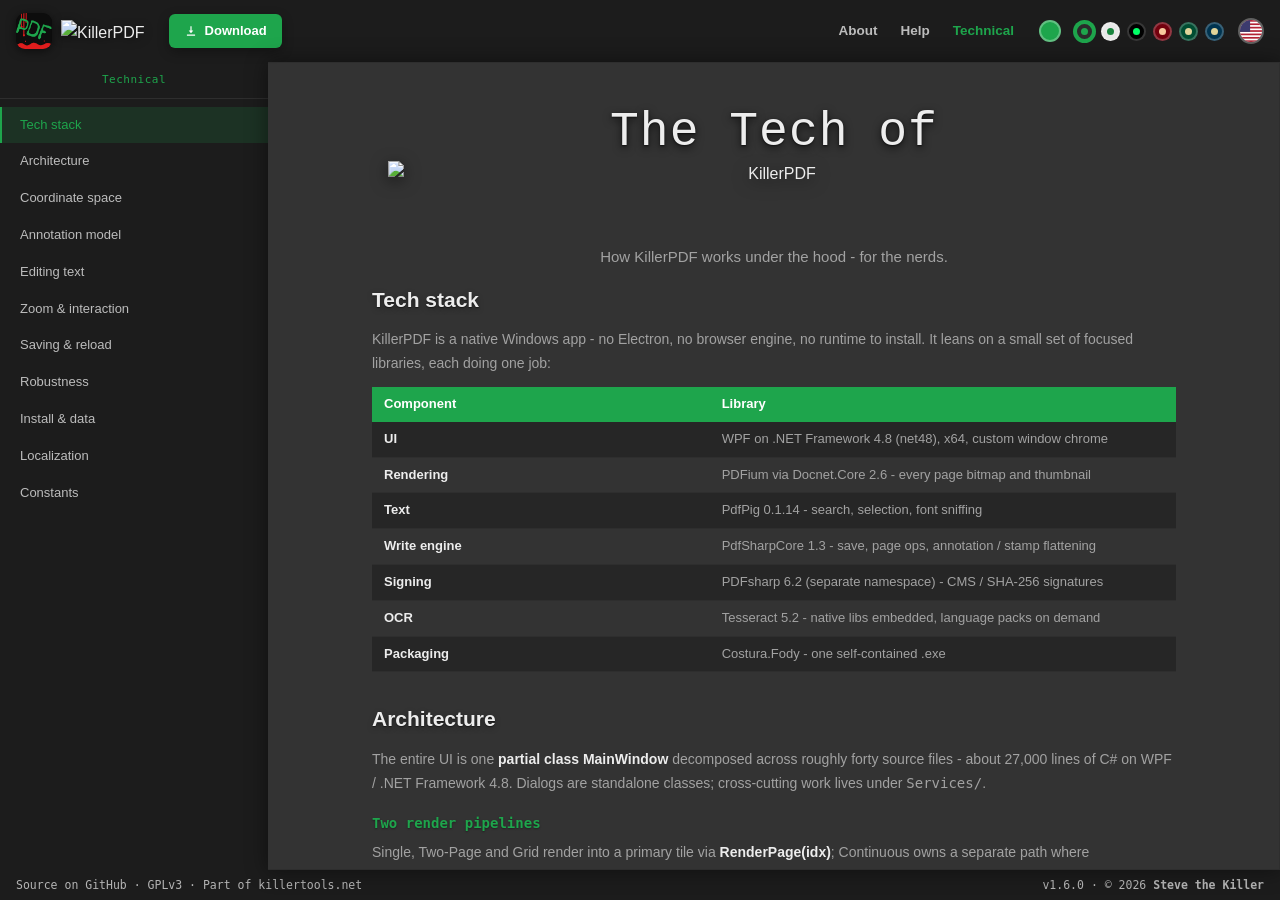
==== pdf-landing/technical.html @ 940c2a0d "Updated technical page with updated install folder details" ====
<!DOCTYPE html>
<html lang="en" data-theme="dark">
<head>
<meta charset="utf-8">
<script>/* Apply saved theme + accent before first paint to avoid a reload flash */(function(){try{var d=document.documentElement,t=localStorage.getItem('kpdf-theme');if(t){d.setAttribute('data-theme',t);if({dark:1,light:1,hc:1}[t]){var v=localStorage.getItem('kpdf-av');if(v){var s=v.split('|');d.style.setProperty('--accent',s[0]);d.style.setProperty('--btn',s[1]);}}}}catch(e){}})();</script>
<meta name="viewport" content="width=device-width, initial-scale=1">
<meta name="darkreader-lock">
<title>KillerPDF - Technical</title>
<meta name="description" content="A deep technical explanation of how KillerPDF renders, zooms, and stays robust.">
<link rel="icon" type="image/x-icon" href="kp-icon.ico">
<script defer src="https://koya.thekiller.net/script.js" data-website-id="4036b11d-f6c0-4254-b448-933d3e38b0cb"></script>
<link rel="stylesheet" href="kp.css">
<style>
.page-hero { text-align: center; padding: 44px 16px 8px; }
.page-hero .wm-logo { height: clamp(46px, 8vw, 76px); width: auto; margin: 0 auto 8px; display: block; filter: drop-shadow(0 4px 8px rgba(0,0,0,0.55)); }
.page-hero p { color: var(--muted); font-size: 15px; margin-top: 4px; }
.content-inner { max-width: 860px; margin: 0 auto; padding: 0 28px 56px; }
.tech-sec { scroll-margin-top: 84px; }
.diagram { margin: 20px 0 6px; padding: 14px 16px; border: 1px solid var(--border); border-radius: 10px; background: var(--modal); }
.diagram svg { width: 100%; height: auto; display: block; }
.diagram figcaption { font-size: 12.5px; line-height: 1.55; color: var(--muted); margin-top: 10px; }
@media (min-width: 901px){ .shell { grid-template-columns: 268px 1fr; } .frame-shadow { left: 268px; right: 0; } }
.sb-tabs .on { border-bottom: 0; }
.outline { padding: 8px 0; overflow-y: auto; flex: 1; }
.outline a { display: block; padding: 8px 16px 8px 18px; font-size: 13px; color: var(--text2); border-left: 2px solid transparent; }
.outline a:hover { color: var(--text); background: color-mix(in srgb, var(--accent) 8%, transparent); filter: none; }
.outline a.on { color: var(--accent); border-left-color: var(--accent); background: color-mix(in srgb, var(--accent) 16%, var(--sidebar)); }
@media (max-width: 900px) { .outline { display:flex; flex-direction:row; flex-wrap:wrap; padding:8px; gap:4px; } .outline a { border-left:0; border-radius:5px; padding:6px 10px; } .outline a.on { border-left:0; } }
</style>
</head>
<body>

<svg width="0" height="0" style="position:absolute" aria-hidden="true"><defs>
<g id="wmg" transform="translate(40,944) scale(1,-1)"><g class="wm-killer" transform="translate(-26,0)"><path d="M37 517V48Q37 43 41.0 32.0Q45 21 47 19Q48 17 59.5 13.5Q71 10 76 9Q77 9 83.0 8.5Q89 8 92 8Q94 8 99.5 8.5Q105 9 105 9Q107 10 118.5 17.5Q130 25 135 29Q139 32 146.0 39.0Q153 46 154 48Q155 51 157.0 57.5Q159 64 160.5 72.0Q162 80 163.0 87.0Q164 94 164 97Q164 98 162.5 102.5Q161 107 159.0 111.5Q157 116 155.5 120.5Q154 125 154 126Q154 127 154 132Q154 138 153.5 145.0Q153 152 153 159Q153 166 153 170Q153 177 153.5 190.5Q154 204 154 205Q155 207 158.5 212.5Q162 218 166.5 224.0Q171 230 175.5 236.0Q180 242 183 244Q184 244 187.5 244.5Q191 245 193 245Q195 245 198.5 244.5Q202 244 203 244L262 185Q263 183 266.5 175.0Q270 167 271 165Q273 161 277.5 153.5Q282 146 287.0 138.5Q292 131 296.0 124.5Q300 118 301 117Q302 115 306.0 111.5Q310 108 311 107Q313 104 320.0 92.5Q327 81 335.0 67.5Q343 54 350.0 43.0Q357 32 359 29Q362 26 373.0 18.5Q384 11 389 9Q390 9 396.0 8.5Q402 8 404 8Q407 8 412.5 8.5Q418 9 418 9Q420 10 426.0 15.5Q432 21 438.0 27.0Q444 33 449.5 39.0Q455 45 457 48Q457 48 457.5 51.5Q458 55 458 57Q458 59 457.5 63.0Q457 67 457 68Q456 72 452.5 83.0Q449 94 447 97Q447 98 444.0 102.5Q441 107 438.0 111.5Q435 116 432.0 120.5Q429 125 428 126Q427 128 423.5 136.0Q420 144 418.0 146.0Q416 148 409.0 155.0Q402 162 393.5 170.0Q385 178 377.5 185.5Q370 193 369 195Q368 196 365.0 203.5Q362 211 359.0 219.0Q356 227 353.5 234.5Q351 242 350 244Q349 245 345.5 250.0Q342 255 337.0 261.5Q332 268 327.5 274.0Q323 280 320 283Q319 285 310.5 292.5Q302 300 301 302Q299 305 295.0 313.0Q291 321 286.5 330.0Q282 339 277.5 348.0Q273 357 271 361V366V371Q273 376 276.5 387.0Q280 398 281 400Q283 404 288.5 414.5Q294 425 300.5 436.0Q307 447 312.5 456.5Q318 466 320.0 469.0Q322 472 331.0 483.5Q340 495 349.5 508.0Q359 521 368.0 532.5Q377 544 379.0 547.0Q381 550 385.5 557.0Q390 564 394.5 571.5Q399 579 403.0 586.0Q407 593 408 596Q410 598 413.5 609.0Q417 620 418 625V630V635Q417 637 413.5 640.5Q410 644 408 645H384H359Q358 644 354.5 640.5Q351 637 350.0 635.0Q349 633 346.0 627.5Q343 622 340.0 615.0Q337 608 334.0 602.5Q331 597 330 596Q328 593 320.0 582.0Q312 571 302.5 558.5Q293 546 284.0 534.5Q275 523 271 517Q270 515 262.0 507.5Q254 500 252 498Q251 497 248.5 492.5Q246 488 242.5 483.0Q239 478 236.0 474.0Q233 470 232.0 469.0Q231 468 227.0 465.0Q223 462 217.5 459.0Q212 456 208.0 453.0Q204 450 203 449Q201 447 197.0 440.0Q193 433 188.0 425.0Q183 417 179.0 409.5Q175 402 174 400Q172 397 164.0 390.0Q156 383 154 381Q154 380 152 380Q150 380 149 380Q145 380 144 381Q142 383 139.0 390.0Q136 397 135 400Q134 402 134.5 410.0Q135 418 135 420Q135 422 133.0 432.0Q131 442 129.5 453.5Q128 465 126.5 475.0Q125 485 125 488Q125 491 125 501Q125 511 125 522Q125 534 125 544Q125 554 125 557Q125 560 123.5 568.0Q122 576 120.5 585.5Q119 595 117.5 603.5Q116 612 115 615Q114 617 110.5 625.0Q107 633 105 635Q102 639 95.0 646.0Q88 653 86 654Q85 655 79 655Q74 655 72 655Q69 655 63 655Q57 655 56 654Q55 654 51.5 650.5Q48 647 47 645Q45 642 41.5 635.5Q38 629 35.0 623.0Q32 617 29.5 611.5Q27 606 27 605Q27 605 26.5 596.5Q26 588 26 583Q26 578 26.5 568.0Q27 558 27 557Q27 554 28.5 548.5Q30 543 31.5 536.5Q33 530 34.5 524.5Q36 519 37 517Z" transform="translate(0,0)"/><path d="M11 63Q11 62 11.5 60.0Q12 58 12 58Q16 53 27.0 42.0Q38 31 41 29Q46 27 60.5 23.0Q75 19 80 19Q86 19 102 19Q118 19 136.0 18.5Q154 18 170 18Q187 18 193 18Q204 18 222 18Q240 18 258.0 18.5Q276 19 289 19Q303 19 305 19Q307 19 315.0 20.0Q323 21 332.5 22.5Q342 24 350.5 26.0Q359 28 364 29Q368 30 379.5 33.5Q391 37 393 39Q395 40 399.0 43.5Q403 47 403 48Q404 50 404.5 58.0Q405 66 405 71Q405 74 404.5 80.5Q404 87 403 87Q402 88 396.5 90.0Q391 92 384.0 93.5Q377 95 371.0 96.0Q365 97 364 97Q362 98 354.5 102.5Q347 107 345 107Q343 107 334 107Q325 107 315 107Q306 107 297 107Q288 107 286 107Q284 107 280.5 111.0Q277 115 276 117Q274 122 270.5 137.0Q267 152 266 156Q266 160 266 179Q266 198 266 219Q266 241 266 259Q266 278 266 283Q266 286 264.5 297.5Q263 309 261.5 322.5Q260 336 258.5 347.0Q257 358 257 361Q257 364 257 374Q257 384 257 395Q257 407 257 417Q257 427 257 430Q256 432 252.5 439.0Q249 446 247 449Q245 451 241.5 454.5Q238 458 237 459Q236 459 231.5 460.5Q227 462 222.0 464.0Q217 466 213.0 467.5Q209 469 208 469Q206 470 198.0 474.5Q190 479 188 479Q187 479 172.0 475.0Q157 471 149 469Q147 468 134.5 464.0Q122 460 120 459Q117 458 111.5 456.5Q106 455 99.5 453.5Q93 452 87.5 450.5Q82 449 80 449Q80 449 76.0 449.5Q72 450 71 449Q69 448 65.5 445.0Q62 442 61 440Q61 439 60.5 437.5Q60 436 60 435Q60 433 60.5 431.5Q61 430 61 430Q63 426 70.5 418.5Q78 411 80.0 410.0Q82 409 89.5 407.5Q97 406 105.0 404.5Q113 403 120.0 402.0Q127 401 129 400Q133 399 139.5 397.5Q146 396 152.0 394.5Q158 393 163.0 392.0Q168 391 168 391Q170 390 173.5 386.5Q177 383 178 381Q178 377 178.5 364.0Q179 351 179 347Q179 340 178.5 327.0Q178 314 178 312Q178 310 176.5 303.0Q175 296 173.5 287.5Q172 279 170.0 272.0Q168 265 168 264Q168 257 167.5 240.5Q167 224 167 205Q167 186 167.5 169.5Q168 153 168 146Q168 144 164.5 136.5Q161 129 159 127Q155 123 143.5 115.5Q132 108 129 107Q127 107 118 107Q110 107 100 107Q90 107 81 107Q73 107 71 107Q69 107 62.0 103.0Q55 99 51.0 97.0Q47 95 36.0 87.5Q25 80 22 78Q20 76 16.5 72.5Q13 69 12 68Q12 68 11.5 66.0Q11 64 11 63ZM158 612Q158 609 158 603Q158 597 159 596Q159 593 162.5 581.5Q166 570 168 567Q169 565 172.5 561.5Q176 558 178 557Q181 555 188.5 551.0Q196 547 198 547Q199 547 209.0 546.5Q219 546 224 546Q229 546 237.5 546.5Q246 547 247 547Q249 548 256.5 555.5Q264 563 266 567Q267 568 268.5 573.0Q270 578 271.5 584.0Q273 590 274.5 596.5Q276 603 276 606Q276 607 276.5 611.0Q277 615 277 617Q277 619 276.5 622.0Q276 625 276 625Q274 628 270.0 632.5Q266 637 261.5 642.0Q257 647 252.5 650.5Q248 654 247 655Q246 655 238.0 655.5Q230 656 225 656Q220 656 209.5 655.5Q199 655 198 655Q196 654 188.5 650.5Q181 647 178 645Q174 642 167.0 634.5Q160 627 159 625Q158 625 158 620Q158 615 158 612Z" transform="translate(478,0)"/><path d="M55 10Q66 9 93.5 7.5Q121 6 152.5 4.5Q184 3 212.0 1.5Q240 0 251 0H304H358Q360 1 364.5 5.5Q369 10 373.5 14.5Q378 19 382.0 23.0Q386 27 387 29Q390 33 394.0 40.0Q398 47 397 49Q396 53 388.5 60.5Q381 68 378 68L260 88V586Q260 588 253.0 595.5Q246 603 241 606Q239 608 231.0 611.5Q223 615 221 616Q218 616 207.0 617.5Q196 619 181.5 620.5Q167 622 153.5 623.5Q140 625 133 626H116H104Q102 625 98.0 621.5Q94 618 89.5 613.0Q85 608 81.0 603.5Q77 599 75 596Q74 596 74 591Q74 587 75 586Q77 584 84.0 576.5Q91 569 94 567Q96 565 104.0 561.5Q112 558 114 557Q116 557 128.5 557.5Q141 558 143 557Q144 557 149.5 554.5Q155 552 161.0 549.0Q167 546 173.0 542.5Q179 539 182 538Q184 537 187.5 533.5Q191 530 192 528V489V450Q192 443 190.5 425.0Q189 407 187.5 386.5Q186 366 184.5 348.0Q183 330 182 323Q182 321 180.5 312.0Q179 303 177.5 293.5Q176 284 174.0 275.0Q172 266 172 264Q172 260 172 245Q172 231 172 214Q172 198 172 184Q172 170 172 166Q172 163 171.0 154.5Q170 146 168.5 136.5Q167 127 165.5 119.0Q164 111 163 108Q159 106 148.0 102.5Q137 99 133 98Q127 96 112.0 93.5Q97 91 79.5 88.0Q62 85 47.0 82.0Q32 79 26 78Q24 78 20.5 74.0Q17 70 16 68Q16 68 15.5 62.0Q15 56 15 53Q15 50 15.5 45.0Q16 40 16 39Q17 37 24.5 29.5Q32 22 36 20Q38 18 45.5 14.5Q53 11 55 10Z" transform="translate(895,0)"/><path d="M55 10Q66 9 93.5 7.5Q121 6 152.5 4.5Q184 3 212.0 1.5Q240 0 251 0H304H358Q360 1 364.5 5.5Q369 10 373.5 14.5Q378 19 382.0 23.0Q386 27 387 29Q390 33 394.0 40.0Q398 47 397 49Q396 53 388.5 60.5Q381 68 378 68L260 88V586Q260 588 253.0 595.5Q246 603 241 606Q239 608 231.0 611.5Q223 615 221 616Q218 616 207.0 617.5Q196 619 181.5 620.5Q167 622 153.5 623.5Q140 625 133 626H116H104Q102 625 98.0 621.5Q94 618 89.5 613.0Q85 608 81.0 603.5Q77 599 75 596Q74 596 74 591Q74 587 75 586Q77 584 84.0 576.5Q91 569 94 567Q96 565 104.0 561.5Q112 558 114 557Q116 557 128.5 557.5Q141 558 143 557Q144 557 149.5 554.5Q155 552 161.0 549.0Q167 546 173.0 542.5Q179 539 182 538Q184 537 187.5 533.5Q191 530 192 528V489V450Q192 443 190.5 425.0Q189 407 187.5 386.5Q186 366 184.5 348.0Q183 330 182 323Q182 321 180.5 312.0Q179 303 177.5 293.5Q176 284 174.0 275.0Q172 266 172 264Q172 260 172 245Q172 231 172 214Q172 198 172 184Q172 170 172 166Q172 163 171.0 154.5Q170 146 168.5 136.5Q167 127 165.5 119.0Q164 111 163 108Q159 106 148.0 102.5Q137 99 133 98Q127 96 112.0 93.5Q97 91 79.5 88.0Q62 85 47.0 82.0Q32 79 26 78Q24 78 20.5 74.0Q17 70 16 68Q16 68 15.5 62.0Q15 56 15 53Q15 50 15.5 45.0Q16 40 16 39Q17 37 24.5 29.5Q32 22 36 20Q38 18 45.5 14.5Q53 11 55 10Z" transform="translate(1303,0)"/><path d="M24 241Q24 235 24 226Q24 217 24.5 208.0Q25 199 25 192Q25 186 25 186Q25 181 27.5 169.5Q30 158 33.5 145.5Q37 133 40.0 122.0Q43 111 45 107Q46 105 49.5 99.5Q53 94 57.5 88.0Q62 82 66.5 76.5Q71 71 74 68Q75 67 78.5 64.5Q82 62 86.5 59.0Q91 56 95.5 53.0Q100 50 103 49Q108 46 122.5 38.5Q137 31 142 29Q146 29 155 29Q164 29 174.0 28.5Q184 28 193 28Q202 28 206 28Q212 28 222 28Q233 28 243.0 28.5Q253 29 261 29Q269 29 270 29Q271 29 277.0 30.0Q283 31 290.5 32.5Q298 34 306.0 36.0Q314 38 319 39Q323 40 329.5 41.5Q336 43 342.0 44.5Q348 46 353.0 47.5Q358 49 358 49Q360 50 367.0 56.5Q374 63 382.0 70.5Q390 78 397.0 85.5Q404 93 407 97Q408 98 410.5 103.5Q413 109 416.0 115.0Q419 121 422.0 127.5Q425 134 426 137Q426 137 426.5 139.0Q427 141 427 142Q427 143 426.5 144.5Q426 146 426 146Q424 149 419.5 153.5Q415 158 410.5 163.0Q406 168 402.0 171.5Q398 175 397 176Q396 176 390.5 176.5Q385 177 383 177Q380 177 374.0 176.5Q368 176 367 176Q365 175 357.5 166.5Q350 158 348 156Q342 152 329.5 145.5Q317 139 304.5 133.0Q292 127 282.0 122.0Q272 117 270 117Q269 117 263.5 116.5Q258 116 250.5 115.5Q243 115 235 115Q227 115 223 115Q218 115 210 115Q202 115 193.5 115.5Q185 116 179.0 116.5Q173 117 172 117Q170 117 165.0 119.5Q160 122 154.0 125.0Q148 128 142.0 131.5Q136 135 133 137Q131 139 123.0 146.0Q115 153 113 156Q111 160 107.0 167.0Q103 174 103 176Q104 178 111.0 189.0Q118 200 123 205Q126 209 133.5 216.5Q141 224 142 225Q143 225 150.0 225.5Q157 226 161 226Q165 226 172.5 225.5Q180 225 182 225Q184 224 191.5 219.5Q199 215 201 215Q202 215 205.5 214.5Q209 214 211 214Q213 214 216.5 214.5Q220 215 221 215Q222 215 225.5 219.5Q229 224 230 225Q233 226 241.5 227.5Q250 229 259.5 230.5Q269 232 277.5 233.0Q286 234 289 234Q295 234 308.5 234.5Q322 235 338 235Q354 235 367.5 234.5Q381 234 387 234Q390 235 396.5 240.0Q403 245 409.0 251.5Q415 258 420.0 264.5Q425 271 426 274Q427 274 427 287Q427 300 427 308Q427 312 427 319Q427 326 427 333Q427 340 426.5 345.5Q426 351 426 352Q426 357 422.0 371.5Q418 386 416 391Q415 394 407.5 405.0Q400 416 397 420Q395 422 390.5 426.5Q386 431 381.5 436.0Q377 441 372.5 445.0Q368 449 367 450Q365 452 358.0 456.0Q351 460 343.5 464.5Q336 469 329.0 473.0Q322 477 319 479Q315 479 305 479Q295 479 284.0 479.5Q273 480 263 480Q254 480 250 480Q243 480 232 480Q221 480 210.0 479.5Q199 479 191 479Q183 479 182 479Q180 479 173.0 478.0Q166 477 158.5 475.5Q151 474 143.5 472.0Q136 470 133.0 469.0Q130 468 122.5 464.5Q115 461 113 460Q109 457 101.5 449.5Q94 442 86.5 434.5Q79 427 72.5 420.0Q66 413 64 411Q63 409 60.0 403.5Q57 398 54.0 391.0Q51 384 48.5 378.0Q46 372 45.0 371.0Q44 370 39.5 366.5Q35 363 35 362Q34 359 32.5 350.5Q31 342 29.5 332.5Q28 323 26.5 314.5Q25 306 25 303Q25 302 25 294Q25 286 24.5 276.5Q24 267 24 257Q24 247 24 241ZM112 357Q112 360 112.5 365.5Q113 371 113 371Q113 373 117.0 380.5Q121 388 123 391Q124 393 127.5 396.5Q131 400 133 401Q138 402 150.5 403.5Q163 405 177.0 406.5Q191 408 203.5 409.5Q216 411 221 411H246H270Q274 411 282.5 409.5Q291 408 300.5 406.5Q310 405 318.0 403.5Q326 402 328 401Q329 401 332.5 397.0Q336 393 338 391Q340 388 343.0 383.5Q346 379 349.5 374.5Q353 370 355.5 366.0Q358 362 358 362Q358 361 358.5 355.5Q359 350 359 348Q359 345 358.5 339.0Q358 333 358 332Q357 330 353.5 322.5Q350 315 348 313Q343 312 332.0 310.0Q321 308 309.0 306.5Q297 305 285.5 304.0Q274 303 270 303Q265 303 248.0 304.5Q231 306 211.0 307.5Q191 309 173.5 311.0Q156 313 152 313Q151 313 146.5 312.5Q142 312 137 312Q132 312 128 312Q124 312 123 313Q121 314 117.5 325.5Q114 337 113 342Q113 343 112.5 348.5Q112 354 112 357Z" transform="translate(1711,0)"/><path d="M21 50Q21 45 21.5 38.0Q22 31 22 30Q22 29 26.0 25.5Q30 22 32 20Q35 18 39.5 15.0Q44 12 48.5 9.0Q53 6 57.0 3.5Q61 1 61 1Q63 1 70 1Q77 1 85 1Q94 1 101 1Q108 1 110 1Q114 1 131.5 -0.5Q149 -2 169.0 -4.0Q189 -6 206.0 -7.5Q223 -9 227 -9H232H237Q242 -8 251.5 -6.5Q261 -5 270.5 -3.5Q280 -2 287.0 -0.5Q294 1 296 1Q298 1 305.5 5.0Q313 9 315 11Q317 12 321.0 15.5Q325 19 325 20Q325 21 325.5 29.0Q326 37 326 41Q326 45 325.5 52.0Q325 59 325 59Q324 61 317.0 68.5Q310 76 305 79Q303 81 295.5 84.5Q288 88 286 89Q284 89 275.0 88.5Q266 88 256 88Q247 88 238 88Q229 88 227 89Q222 90 215.0 97.5Q208 105 208 108V323Q208 326 211.5 333.5Q215 341 219.5 348.5Q224 356 229.0 363.0Q234 370 237 372Q237 372 244.0 373.5Q251 375 260.5 376.5Q270 378 280.0 379.5Q290 381 296 382H301H305Q309 381 315.5 379.5Q322 378 328.0 376.5Q334 375 339.0 373.5Q344 372 344 372Q345 371 349.5 367.0Q354 363 359.0 357.5Q364 352 368.5 348.0Q373 344 374.0 343.0Q375 342 382.5 338.5Q390 335 393 333Q399 331 410.5 327.0Q422 323 423 323Q426 324 433.0 331.5Q440 339 442 343Q443 343 443 348Q443 354 443 357Q443 360 443 365Q443 371 442 372Q440 377 432.5 388.0Q425 399 423 401Q421 402 415.5 403.5Q410 405 403.0 406.5Q396 408 390.5 409.5Q385 411 384 411Q382 412 378.5 416.0Q375 420 374 421Q369 423 357.5 427.0Q346 431 344 431H178Q176 429 168.5 425.0Q161 421 159 421Q157 421 149.0 426.0Q141 431 139 431Q138 431 125.0 431.5Q112 432 105 432Q101 432 88.0 431.5Q75 431 71 431Q68 429 60.5 421.5Q53 414 51 411Q51 411 50.5 409.0Q50 407 50 406Q50 405 50.5 403.5Q51 402 51 401Q53 399 60.5 395.5Q68 392 71 392Q72 392 78 392Q84 392 90 392Q97 392 102 392Q108 392 110 392Q113 390 120.5 383.0Q128 376 129 372Q130 367 130 352Q130 338 130 333Q130 325 130 310Q130 296 129 294Q129 291 127.5 279.5Q126 268 124.5 255.0Q123 242 121.5 230.5Q120 219 120 216Q120 212 121.5 197.5Q123 183 124.5 166.5Q126 150 127.5 136.0Q129 122 129 118Q130 117 130 110Q130 104 130 102Q130 99 130 94Q130 89 129 89Q129 87 125.5 83.5Q122 80 120 79H115H110Q108 79 101.0 80.5Q94 82 85.5 84.0Q77 86 70.0 87.5Q63 89 61 89H56H51Q49 88 41.5 84.5Q34 81 32.0 79.0Q30 77 26.0 73.5Q22 70 22 69Q22 68 21.5 61.0Q21 54 21 50Z" transform="translate(2162,0)"/></g><g class="wm-pdf" transform="translate(2612.6,0) scale(1.3)"><path d="M194 638Q186 638 173 638Q161 638 148.5 637.5Q136 637 126 637Q117 637 116 637Q114 637 107.5 636.0Q101 635 93.5 633.5Q86 632 78.5 630.0Q71 628 67 627Q65 626 57.5 622.5Q50 619 48 617Q46 616 42.5 612.5Q39 609 38 607Q36 604 32.0 596.5Q28 589 28 588V20Q28 18 32.0 10.5Q36 3 38.0 1.0Q40 -1 51.0 -4.5Q62 -8 67 -9Q68 -9 72.0 -9.5Q76 -10 78 -10Q80 -10 83.0 -9.5Q86 -9 87 -9Q88 -8 92.0 -4.5Q96 -1 100.5 4.0Q105 9 109.5 13.5Q114 18 116 20Q118 23 122.0 30.5Q126 38 126 40V167L136 187Q136 187 142.5 188.5Q149 190 158.5 191.5Q168 193 178.0 194.5Q188 196 194 196Q196 196 203 196Q210 196 218 196Q227 196 234 196Q241 196 243 196Q249 197 264.5 198.0Q280 199 297.0 200.5Q314 202 329.5 203.5Q345 205 351 206Q355 209 366.0 220.5Q377 232 380 236Q383 239 387.5 245.0Q392 251 397.0 257.0Q402 263 405.5 268.0Q409 273 410 275Q411 278 414.0 286.0Q417 294 420.0 303.0Q423 312 425.5 320.5Q428 329 429 333Q429 334 429.5 339.5Q430 345 430 348Q430 350 429.5 356.0Q429 362 429 363Q429 364 427.5 368.5Q426 373 424.0 377.5Q422 382 420.5 386.5Q419 391 419 392Q419 394 420.5 403.0Q422 412 424.0 421.5Q426 431 427.5 440.0Q429 449 429 451Q429 452 428.0 459.5Q427 467 425.5 476.0Q424 485 422.0 494.5Q420 504 419 510Q419 513 417.5 518.5Q416 524 414.5 530.0Q413 536 411.5 541.5Q410 547 410 549Q409 551 405.5 558.5Q402 566 400 568Q398 572 390.0 583.5Q382 595 380 598Q379 600 375.5 603.5Q372 607 370 607Q369 608 365.0 609.5Q361 611 356.0 612.5Q351 614 346.5 615.5Q342 617 341 617Q339 618 331.5 622.0Q324 626 322 627Q318 628 310.5 630.0Q303 632 295.5 633.5Q288 635 281.5 636.0Q275 637 273 637Q272 637 262 637Q253 637 240.5 637.5Q228 638 215 638Q202 638 194 638ZM165 275Q164 277 160.5 280.5Q157 284 155 285Q153 285 140.5 284.5Q128 284 126 285Q124 285 120.0 288.5Q116 292 116 294V451Q114 454 110.5 465.5Q107 477 106 480Q106 482 105.5 494.0Q105 506 105 512Q105 518 105.5 528.0Q106 538 106 539Q107 541 114.5 548.5Q122 556 126 559H131H136Q137 558 140.5 553.5Q144 549 145 549Q146 549 150.5 550.5Q155 552 160.0 553.5Q165 555 169.5 557.0Q174 559 175 559H238H302Q304 558 315.5 554.5Q327 551 331 549Q333 548 336.5 544.5Q340 541 341 539Q343 535 346.0 527.5Q349 520 352.5 512.5Q356 505 358.5 498.5Q361 492 361 490Q361 489 362.0 477.5Q363 466 364.5 450.5Q366 435 367.5 418.5Q369 402 370 392Q371 392 371 390Q371 388 371 387Q371 383 370 382Q370 381 368.5 375.5Q367 370 365.5 363.0Q364 356 362.5 350.0Q361 344 361 343Q360 341 361.0 328.5Q362 316 361 314Q359 306 351.0 291.5Q343 277 341 275Q341 275 334.0 273.5Q327 272 317.5 270.5Q308 269 298.0 267.5Q288 266 282 265H278H273Q267 265 251.5 266.5Q236 268 218.5 269.5Q201 271 186.0 272.5Q171 274 165 275Z" transform="translate(0,0)"/><path d="M23 112V108Q24 103 27.5 91.5Q31 80 33 78Q33 77 37.0 73.5Q41 70 43 68Q48 64 59.0 57.0Q70 50 72 49Q75 48 81.5 46.0Q88 44 96.0 42.5Q104 41 111.0 40.0Q118 39 121 39Q122 39 132 39Q142 39 155.5 38.5Q169 38 182 38Q196 38 204 38Q212 38 225 38Q239 38 252.5 38.5Q266 39 276 39Q286 39 287 39Q289 39 295.5 40.0Q302 41 309.5 42.5Q317 44 324.5 46.0Q332 48 336 49Q342 50 351.5 53.0Q361 56 370.0 59.0Q379 62 386.5 64.5Q394 67 395 68Q397 69 402.5 74.0Q408 79 414.0 85.5Q420 92 425.5 98.5Q431 105 434 108Q435 109 438.5 115.0Q442 121 446.5 128.5Q451 136 456.0 144.0Q461 152 464 157Q466 159 469.0 166.5Q472 174 473 176Q474 179 476.0 183.5Q478 188 479.5 192.5Q481 197 482.0 201.0Q483 205 483 205V499Q483 501 479.0 512.0Q475 523 473 529Q472 532 468.5 539.5Q465 547 464 548Q462 549 456.5 555.0Q451 561 444.0 567.5Q437 574 431.0 579.5Q425 585 424 587Q423 588 420.5 592.5Q418 597 414.5 602.0Q411 607 408.5 611.5Q406 616 405 617Q403 619 400.0 622.5Q397 626 395.0 627.0Q393 628 385.0 631.5Q377 635 376 636L346 656Q343 658 336.5 661.0Q330 664 324.0 667.0Q318 670 313.0 672.5Q308 675 307 675Q306 675 301 675Q297 675 292 675Q287 675 283 675Q279 675 278 675Q277 675 272.5 677.0Q268 679 263.0 680.5Q258 682 253.5 683.5Q249 685 248 685Q246 685 240 685Q235 685 228 685Q222 685 216 685Q210 685 209 685Q206 685 196.0 687.0Q186 689 174.5 690.5Q163 692 153.0 693.5Q143 695 141 695Q140 695 133.5 694.0Q127 693 119.5 691.5Q112 690 104.0 688.0Q96 686 92 685Q87 684 75.5 680.5Q64 677 62 675Q60 674 56.5 670.5Q53 667 52 666V657Q52 634 57.5 612.0Q63 590 63 567Q63 565 62.5 561.5Q62 558 62 558Q61 556 57.5 548.0Q54 540 52 538Q53 527 53 501Q53 475 53 445Q53 415 53 388Q53 362 52 352Q52 350 50.5 344.5Q49 339 47.5 332.5Q46 326 44.5 320.0Q43 314 43 313Q43 311 47.5 303.5Q52 296 52 294Q53 293 53 285Q53 278 53 274Q53 270 53 262Q53 255 52 254Q52 251 49.0 241.0Q46 231 42.5 220.0Q39 209 36.0 199.0Q33 189 33 186Q33 184 31.5 175.5Q30 167 28.5 156.0Q27 145 25.5 134.0Q24 123 23 117ZM91 235Q91 237 91 240Q91 244 92 245Q92 246 96.5 249.5Q101 253 101 254Q101 256 101 263Q101 271 101 279Q101 287 101 294Q101 301 101 303Q102 306 105.5 313.5Q109 321 111 323Q111 336 110.5 368.0Q110 400 110 435Q110 471 110.5 503.0Q111 535 111 548Q111 551 112.0 558.5Q113 566 114.5 573.5Q116 581 118.0 588.0Q120 595 121.0 597.0Q122 599 129.5 607.0Q137 615 141 617H145H150Q152 616 160.0 611.5Q168 607 170 607Q171 607 177 607Q183 607 189 607Q196 607 201 607Q207 607 209 607Q211 607 219.0 602.5Q227 598 229 597H234H238Q240 598 248.0 602.5Q256 607 258 607Q259 607 265.0 604.0Q271 601 277.5 597.5Q284 594 289.5 591.0Q295 588 297 587Q298 587 302.0 587.5Q306 588 307 587Q309 587 316.5 583.5Q324 580 327 578Q331 575 342.5 567.5Q354 560 356 558Q359 555 366.5 547.5Q374 540 376 538Q376 537 379.5 525.5Q383 514 385 509Q387 501 391.0 486.0Q395 471 395 470V274Q395 272 392.5 265.5Q390 259 387.0 251.5Q384 244 381.0 236.5Q378 229 376 225Q374 222 368.5 215.0Q363 208 357.0 200.5Q351 193 345.0 186.0Q339 179 336 176Q336 175 328.5 171.5Q321 168 317 166Q309 163 297.5 158.0Q286 153 275.0 148.5Q264 144 256.0 140.5Q248 137 248 137Q248 137 242 137Q237 137 230.0 136.5Q223 136 215 136Q208 136 204 136Q199 136 190 136Q181 136 172.5 136.5Q164 137 157 137Q151 137 150 137Q148 137 143.5 138.0Q139 139 134.5 140.5Q130 142 126.0 144.0Q122 146 121 147Q119 148 115.5 155.5Q112 163 111 166Q111 168 109.5 175.5Q108 183 106.5 191.0Q105 199 103.5 206.0Q102 213 101 215Q101 217 96.5 220.5Q92 224 92 225Q91 225 91 229Q91 233 91 235Z" transform="translate(438,0)"/><path d="M23 127Q23 125 24.5 118.0Q26 111 27.5 102.5Q29 94 31.0 87.0Q33 80 33 78Q33 76 32.5 68.0Q32 60 33 58Q33 57 37.0 53.5Q41 50 43 49Q45 47 52.5 43.5Q60 40 62 39Q63 39 69.5 37.5Q76 36 84.0 34.5Q92 33 99.5 31.5Q107 30 111 29H117H121Q122 30 125.5 37.5Q129 45 131 49Q132 52 133.5 57.5Q135 63 136.5 69.0Q138 75 139.0 80.5Q140 86 140 88Q141 89 141 100Q141 111 141 117Q141 123 141 134Q141 145 140 146Q140 147 138.5 153.0Q137 159 135.5 165.5Q134 172 132.5 177.5Q131 183 131 185Q131 186 130.5 192.5Q130 199 130 207Q130 216 130 225Q130 234 130 239Q130 244 130 253Q130 262 130 270Q130 279 130.5 285.5Q131 292 131 293Q131 301 134.5 314.0Q138 327 140 327H248Q250 327 254.5 330.0Q259 333 263.5 336.5Q268 340 272.0 344.5Q276 349 277 352Q278 352 278.5 359.5Q279 367 279 371Q279 375 278.5 382.5Q278 390 277 391Q276 393 265.0 404.0Q254 415 248 420Q246 422 238.0 425.5Q230 429 228 430Q227 430 219.5 430.5Q212 431 208 431Q204 431 197.0 430.5Q190 430 189 430Q188 430 184.5 425.0Q181 420 179 420Q177 420 166.0 424.0Q155 428 150 430Q148 431 144.5 434.5Q141 438 140 440Q138 444 135.0 452.5Q132 461 129.0 470.0Q126 479 123.5 487.0Q121 495 121 498Q121 499 120.5 506.0Q120 513 120 516Q120 520 120.5 528.0Q121 536 121 537Q121 540 122.5 548.5Q124 557 125.5 566.5Q127 576 128.5 584.5Q130 593 131 596Q133 595 140 595Q148 595 150.0 596.0Q152 597 160.0 601.5Q168 606 170 606Q172 606 179.5 601.0Q187 596 189 596Q190 596 196 596Q202 596 209 596Q216 596 221 596Q227 596 228 596Q230 596 238.0 591.5Q246 587 248 586H253H258Q259 587 262.5 591.5Q266 596 267 596Q268 596 274.0 594.5Q280 593 287.0 591.5Q294 590 299.5 588.0Q305 586 307 586H360H414Q416 588 423.5 591.5Q431 595 434 596Q436 597 444.5 598.0Q453 599 455 599Q455 602 453 606Q451 611 446.5 620.0Q442 629 437.5 638.5Q433 648 429.0 655.5Q425 663 424 665Q422 667 415.0 670.5Q408 674 404 674Q402 674 389.5 675.5Q377 677 361.5 678.5Q346 680 331.0 681.5Q316 683 307 684H296H287Q285 684 279.5 682.5Q274 681 267.5 679.0Q261 677 255.0 675.5Q249 674 248 674Q246 674 240 674Q235 674 228 674Q222 674 216 674Q210 674 209 674Q207 674 203.0 670.5Q199 667 199 665L189 674H82L62 655Q62 649 62.5 635.5Q63 622 63 606Q63 590 62.5 576.5Q62 563 62 557Q62 554 60.5 544.0Q59 534 57.5 522.5Q56 511 54.0 501.0Q52 491 52 489Q52 487 52 481Q52 476 52 469Q52 462 52 456Q52 450 52 449Q52 447 50.5 440.0Q49 433 47.5 425.0Q46 417 44.5 409.5Q43 402 43 401Q43 396 43 377Q43 359 43 337Q43 315 43 296Q43 278 43 273Q43 271 41.5 262.5Q40 254 38.0 244.5Q36 235 34.5 226.0Q33 217 33 215Q32 207 30.0 192.5Q28 178 26.5 164.0Q25 150 24.0 139.0Q23 128 23 127Z" transform="translate(943,0)"/></g></g>
</defs></svg>

<div class="topbar">
<a href="index.html" class="tb-home" title="KillerPDF home">
<img class="tb-icon" src="kp-icon.png" alt="KillerPDF" width="44" height="44">
<img class="wm-logo tb-wm" src="brand/killerpdf-logo-dark-green.svg" alt="KillerPDF">
</a>
<a class="tb-dl" href="https://github.com/SteveTheKiller/KillerPDF/releases/latest/download/KillerPDF.exe"><svg viewBox="0 0 24 24"><path d="M11 4h2v7h3l-4 5-4-5h3V4zM5 18h14v2H5z"/></svg><span data-i18n="nav_dl">Download</span></a>
<span class="tb-spacer"></span>
<nav class="tb-nav">
<a href="about.html" data-i18n="nav_about">About</a>
<a href="help.html" data-i18n="nav_help">Help</a>
<a href="technical.html" class="on" data-i18n="nav_tech">Technical</a>
</nav>
<div class="tgrp" role="group" aria-label="Theme">
<button class="swatch sw-dark"     data-theme="dark"     title="Dark"></button>
<button class="swatch sw-light"    data-theme="light"    title="Light"></button>
<button class="swatch sw-hc"       data-theme="hc"       title="High Contrast"></button>
<button class="swatch sw-blood"    data-theme="blood"    title="Blood"></button>
<button class="swatch sw-greed"    data-theme="greed"    title="Greed"></button>
<button class="swatch sw-cyanotic" data-theme="cyanotic" title="Cyanotic"></button>
</div>
<div class="acc-fly accent-switch" id="accentSwitch">
<button class="acc-toggle" id="accentToggle" aria-haspopup="true" aria-expanded="false" title="Accent color"></button>
<div class="acc-pop" id="accentPop" hidden role="group" aria-label="Accent color">
<span class="acc-pop-label" data-i18n="accent_label">accent:</span>
<button class="acc" data-accent="red"    style="background:#DD504B;color:#DD504B" title="Red"></button>
<button class="acc" data-accent="orange" style="background:#E8962C;color:#E8962C" title="Orange"></button>
<button class="acc" data-accent="green"  style="background:#1EA54C;color:#1EA54C" title="Green"></button>
<button class="acc" data-accent="teal"   style="background:#1FB8A8;color:#1FB8A8" title="Teal"></button>
<button class="acc" data-accent="blue"   style="background:#50AEE8;color:#50AEE8" title="Blue"></button>
<button class="acc" data-accent="purple" style="background:#B982E3;color:#B982E3" title="Purple"></button>
</div>
</div>
<div class="lang-switch" role="group" aria-label="Language">
<button class="lang-toggle" id="langToggle" aria-haspopup="true" aria-expanded="false" title="Language" aria-label="Language">&#127760;</button>
<div class="lang-menu" id="langMenu" hidden>
<button class="lang-item" data-lang="en">English</button>
<button class="lang-item" data-lang="es">Espanol</button>
<button class="lang-item" data-lang="de">Deutsch</button>
<button class="lang-item" data-lang="fr">Francais</button>
<button class="lang-item" data-lang="tr">Turkce</button>
<button class="lang-item" data-lang="zh">&#20013;&#25991; (&#32321;&#39636;)</button>
<button class="lang-item" data-lang="zh-cn">&#20013;&#25991; (&#31616;&#20307;)</button>
<button class="lang-item" data-lang="bn">&#2476;&#2494;&#2434;&#2482;&#2494;</button>
</div>
</div>
</div>

<div class="frame-shadow" aria-hidden="true"></div>
<div class="shell">
<aside class="sidebar">
<div class="sb-tabs"><span class="on">Technical</span></div>
<nav class="outline">
<a href="#stack" class="on">Tech stack</a>
<a href="#arch">Architecture</a>
<a href="#coords">Coordinate space</a>
<a href="#annots">Annotation model</a>
<a href="#coverpair">Editing text</a>
<a href="#zoom">Zoom &amp; interaction</a>
<a href="#saving">Saving &amp; reload</a>
<a href="#robust">Robustness</a>
<a href="#install">Install &amp; data</a>
<a href="#i18n">Localization</a>
<a href="#specs">Constants</a>
</nav>
</aside>
<div class="content">
<div class="content-inner">

<section class="page-hero">
<span class="page-title">The Tech of</span>
<img class="wm-logo" src="brand/killerpdf-logo-dark-green.svg" alt="KillerPDF">
<p>How KillerPDF works under the hood - for the nerds.</p>
</section>

<div class="tech-sec" id="stack">
<h2>Tech stack</h2>
<p>KillerPDF is a native Windows app - no Electron, no browser engine, no runtime to install. It leans on a small set of focused libraries, each doing one job:</p>
<table class="spec-table"><tr><th>Component</th><th>Library</th></tr>
<tr><td>UI</td><td>WPF on .NET Framework 4.8 (net48), x64, custom window chrome</td></tr>
<tr><td>Rendering</td><td>PDFium via Docnet.Core 2.6 - every page bitmap and thumbnail</td></tr>
<tr><td>Text</td><td>PdfPig 0.1.14 - search, selection, font sniffing</td></tr>
<tr><td>Write engine</td><td>PdfSharpCore 1.3 - save, page ops, annotation / stamp flattening</td></tr>
<tr><td>Signing</td><td>PDFsharp 6.2 (separate namespace) - CMS / SHA-256 signatures</td></tr>
<tr><td>OCR</td><td>Tesseract 5.2 - native libs embedded, language packs on demand</td></tr>
<tr><td>Packaging</td><td>Costura.Fody - one self-contained .exe</td></tr>
</table>
</div>

<div class="tech-sec" id="arch">
<h2>Architecture</h2>
<p>The entire UI is one <b>partial class MainWindow</b> decomposed across roughly forty source files - about 27,000 lines of C# on WPF / .NET Framework 4.8. Dialogs are standalone classes; cross-cutting work lives under <code>Services/</code>.</p>
<h3 id="two-render-pipelines">Two render pipelines</h3>
<p>Single, Two-Page and Grid render into a primary tile via <b>RenderPage(idx)</b>; Continuous owns a separate path where <b>RenderContinuousPages</b> streams page bitmaps on a background thread. RenderPage is guarded to no-op in Continuous, so it can't repoint overlays at the hidden primary tile.</p>
<h3 id="per-tab-sessions-an-lru-cache">Per-tab sessions &amp; an LRU cache</h3>
<p>Each open document is a <b>DocumentSession</b> holding its zoom, fit and view mode, grid columns, tool, page, scroll offsets, and the per-document dictionaries (annotations, render dims, rotations, form values, undo stack). Switching tabs re-points the live fields at the session by reference. Each session also carries a frozen-bitmap <b>RenderCache</b> keyed by <code>(page, size-bucket, rotation)</code>, so returning to a recent tab skips PDFium entirely; whole-tab caches evict beyond the three most recent.</p>
<h3 id="canvas-overlay-maps">Canvas &amp; overlay maps</h3>
<p>Annotations never paint onto a fixed surface - they paint onto whichever overlay <code>_pages</code> currently points at. Two maps plus one hard invariant keep that straight.</p>
<figure class="diagram">
<svg viewBox="0 0 740 412" xmlns="http://www.w3.org/2000/svg">
<defs>
<marker id="dgbAcc" markerWidth="9" markerHeight="9" refX="6" refY="4" orient="auto"><path d="M0 0 L8 4 L0 8 Z" fill="var(--accent)"/></marker>
<marker id="dgbMut" markerWidth="8" markerHeight="8" refX="5" refY="3.5" orient="auto"><path d="M0 0 L7 3.5 L0 7 Z" fill="var(--muted)"/></marker>
</defs>
<rect x="40" y="24" width="300" height="54" rx="8" fill="var(--panel)" stroke="var(--border)"/>
<text x="190" y="48" text-anchor="middle" fill="var(--text)" font-size="12" font-weight="700" font-family="monospace">RenderAllAnnotations(page)</text>
<text x="190" y="66" text-anchor="middle" fill="var(--muted)" font-size="11">paints onto CanvasForPage(page)</text>
<line x1="340" y1="52" x2="396" y2="52" stroke="var(--accent)" stroke-width="1.6" marker-end="url(#dgbAcc)"/>
<text x="368" y="44" text-anchor="middle" fill="var(--muted)" font-size="9.5" font-family="monospace">[page]</text>
<rect x="400" y="20" width="300" height="64" rx="8" fill="var(--modal)" stroke="var(--accent)"/>
<text x="550" y="44" text-anchor="middle" fill="var(--text)" font-size="12.5" font-weight="700" font-family="monospace">_pages &lt;int, Canvas&gt;</text>
<text x="550" y="61" text-anchor="middle" fill="var(--muted)" font-size="10.5">authoritative page &#8594; overlay map</text>
<text x="550" y="75" text-anchor="middle" fill="var(--muted)" font-size="10.5">(the primary tile is one of its entries)</text>
<rect x="60" y="168" width="290" height="80" rx="8" fill="var(--panel)" stroke="var(--border)"/>
<text x="205" y="196" text-anchor="middle" fill="var(--text)" font-size="12.5" font-weight="700">Primary XAML tile</text>
<text x="205" y="215" text-anchor="middle" fill="var(--muted)" font-size="11" font-family="monospace">PageImage + _annotationCanvas</text>
<text x="205" y="233" text-anchor="middle" fill="var(--muted)" font-size="11">Single &middot; Grid &middot; Two-Page</text>
<rect x="400" y="168" width="290" height="80" rx="8" fill="var(--panel)" stroke="var(--border)"/>
<text x="545" y="196" text-anchor="middle" fill="var(--text)" font-size="12.5" font-weight="700">Secondary overlays</text>
<text x="545" y="215" text-anchor="middle" fill="var(--muted)" font-size="11">code-built per-page Canvas tiles</text>
<text x="545" y="233" text-anchor="middle" fill="var(--muted)" font-size="11">continuous, or grid / two-page</text>
<line x1="470" y1="84" x2="225" y2="165" stroke="var(--muted)" stroke-width="1.4" marker-end="url(#dgbMut)"/>
<text x="318" y="120" text-anchor="middle" fill="var(--muted)" font-size="10" font-family="monospace">primary entry</text>
<line x1="628" y1="84" x2="558" y2="165" stroke="var(--muted)" stroke-width="1.4" marker-end="url(#dgbMut)"/>
<text x="625" y="120" text-anchor="middle" fill="var(--muted)" font-size="10" font-family="monospace">+ secondaries</text>
<rect x="400" y="300" width="290" height="56" rx="8" fill="var(--modal)" stroke="var(--accent)"/>
<text x="545" y="324" text-anchor="middle" fill="var(--text)" font-size="12" font-weight="700" font-family="monospace">_continuousCanvases</text>
<text x="545" y="342" text-anchor="middle" fill="var(--muted)" font-size="10.5">the live multi-page tile system</text>
<line x1="545" y1="248" x2="545" y2="298" stroke="var(--accent)" stroke-width="1.4" marker-end="url(#dgbAcc)"/>
<text x="556" y="277" fill="var(--muted)" font-size="10" font-family="monospace">same overlays</text>
<rect x="40" y="300" width="300" height="56" rx="8" fill="var(--panel)" stroke="var(--border)"/>
<text x="190" y="324" text-anchor="middle" fill="var(--text)" font-size="12" font-weight="700" font-family="monospace">WirePageOverlay()</text>
<text x="190" y="342" text-anchor="middle" fill="var(--muted)" font-size="10.5">registers an overlay in BOTH maps</text>
<text x="40" y="392" fill="var(--muted)" font-size="11"><tspan fill="var(--accent)" font-family="monospace">ClearSecondaryPages()</tspan> clears _continuousCanvases and prunes those pages from _pages.</text>
</svg>
<figcaption><code>RenderPage</code> calls <code>ClearSecondaryPages()</code> - which wipes <code>_pages</code> - so it is guarded to no-op in Continuous. Were it to run there, every overlay would repoint at the hidden primary tile and annotations would paint off-screen until a mode switch.</figcaption>
</figure>
</div>

<div class="tech-sec" id="coords">
<h2>The coordinate space</h2>
<p>Two numbers describe every page: where things <b>are</b> (zoom-independent) and how many pixels we <b>draw</b> (zoom-dependent). Keeping them separate is what makes annotations stay put while text stays crisp.</p>
<h3 id="render-dim-space">1. Render-dim space</h3>
<p>Every page is normalised so its longest side is exactly 2048 device-independent units. Annotation coordinates are stored here, identical at every zoom and across all four pipelines.</p>
<div class="codeblock">maxDim = max(pageWidthPt, pageHeightPt)<br>rdW = round(2048 &times; pageWidthPt  / maxDim)<br>rdH = round(2048 &times; pageHeightPt / maxDim)   <span class="cm">// longest side -&gt; 2048</span></div>
<h3 id="decoupled-bitmap-resolution">2. Decoupled bitmap resolution</h3>
<p>The bitmap rasterises at a resolution that follows display DPI and zoom, so a page magnified 3&times; is drawn from 3&times; the pixels rather than upscaled. The 6144&nbsp;px ceiling bounds memory.</p>
<div class="codeblock">scaledMax = min( 6144,  int( 2048 &times; max(dpiScaleX, dpiScaleY) &times; max(1.0, zoom) ) )</div>
<h3 id="the-coordinate-y-flip">3. The coordinate Y-flip</h3>
<p>PDF uses a bottom-left origin in points; WPF canvases a top-left origin in DIP. Every mark crosses that boundary:</p>
<div class="codeblock">sx = renderW / pdfW      sy = renderH / pdfH<br>canvasX = left &times; sx<br>canvasY = renderH - top &times; sy   <span class="cm">// flip the vertical axis</span></div>
<figure class="diagram">
<svg viewBox="0 0 740 300" xmlns="http://www.w3.org/2000/svg">
<defs>
<marker id="dgaMut" markerWidth="8" markerHeight="8" refX="5" refY="3.5" orient="auto"><path d="M0 0 L7 3.5 L0 7 Z" fill="var(--muted)"/></marker>
<marker id="dgaAcc" markerWidth="9" markerHeight="9" refX="6" refY="4" orient="auto"><path d="M0 0 L8 4 L0 8 Z" fill="var(--accent)"/></marker>
</defs>
<text x="170" y="26" text-anchor="middle" fill="var(--text)" font-size="14" font-weight="700">PDF point space</text>
<text x="170" y="43" text-anchor="middle" fill="var(--muted)" font-size="11">origin bottom-left &middot; y up</text>
<rect x="70" y="60" width="200" height="190" rx="4" fill="var(--panel)" stroke="var(--border)"/>
<line x1="70" y1="250" x2="70" y2="52" stroke="var(--muted)" stroke-width="1.5" marker-end="url(#dgaMut)"/>
<line x1="70" y1="250" x2="286" y2="250" stroke="var(--muted)" stroke-width="1.5" marker-end="url(#dgaMut)"/>
<text x="58" y="52" fill="var(--muted)" font-size="11" font-family="monospace">y</text>
<text x="290" y="254" fill="var(--muted)" font-size="11" font-family="monospace">x</text>
<text x="42" y="266" fill="var(--muted)" font-size="10" font-family="monospace">(0,0)</text>
<line x1="150" y1="120" x2="150" y2="250" stroke="var(--accent)" stroke-width="1" stroke-dasharray="3 3" opacity="0.65"/>
<line x1="150" y1="120" x2="70" y2="120" stroke="var(--accent)" stroke-width="1" stroke-dasharray="3 3" opacity="0.65"/>
<circle cx="150" cy="120" r="5" fill="var(--accent)"/>
<text x="159" y="116" fill="var(--text)" font-size="11">mark</text>
<text x="150" y="266" text-anchor="middle" fill="var(--accent)" font-size="10" font-family="monospace">left</text>
<text x="80" y="112" fill="var(--accent)" font-size="10" font-family="monospace">top</text>
<path d="M300 150 C 345 150 365 150 405 150" fill="none" stroke="var(--accent)" stroke-width="1.6" marker-end="url(#dgaAcc)"/>
<text x="353" y="139" text-anchor="middle" fill="var(--text)" font-size="11">scale &amp; flip Y</text>
<text x="353" y="171" text-anchor="middle" fill="var(--muted)" font-size="10" font-family="monospace">sx, sy</text>
<text x="570" y="26" text-anchor="middle" fill="var(--text)" font-size="14" font-weight="700">WPF canvas (DIP)</text>
<text x="570" y="43" text-anchor="middle" fill="var(--muted)" font-size="11">origin top-left &middot; y down</text>
<rect x="470" y="60" width="200" height="190" rx="4" fill="var(--panel)" stroke="var(--border)"/>
<line x1="470" y1="60" x2="470" y2="258" stroke="var(--muted)" stroke-width="1.5" marker-end="url(#dgaMut)"/>
<line x1="470" y1="60" x2="686" y2="60" stroke="var(--muted)" stroke-width="1.5" marker-end="url(#dgaMut)"/>
<text x="456" y="256" fill="var(--muted)" font-size="11" font-family="monospace">y</text>
<text x="690" y="64" fill="var(--muted)" font-size="11" font-family="monospace">x</text>
<text x="446" y="54" fill="var(--muted)" font-size="10" font-family="monospace">(0,0)</text>
<line x1="550" y1="120" x2="550" y2="60" stroke="var(--accent)" stroke-width="1" stroke-dasharray="3 3" opacity="0.65"/>
<line x1="550" y1="120" x2="470" y2="120" stroke="var(--accent)" stroke-width="1" stroke-dasharray="3 3" opacity="0.65"/>
<circle cx="550" cy="120" r="5" fill="var(--accent)"/>
<text x="559" y="116" fill="var(--text)" font-size="11">mark</text>
<text x="550" y="52" text-anchor="middle" fill="var(--accent)" font-size="10" font-family="monospace">left&middot;sx</text>
<text x="478" y="138" fill="var(--accent)" font-size="10" font-family="monospace">renderH - top&middot;sy</text>
</svg>
<figcaption>A mark is stored once in <b>render-dim points</b> (bottom-left origin) and flipped into <b>canvas DIP</b> (top-left) on every paint, via <code>canvasY = renderH - top &times; sy</code>. Because the same stored point feeds all four pipelines, it lands on the same pixel in each.</figcaption>
</figure>
<p>Because rdW/rdH are rounded once and reused, the same integers drive the primary, continuous and grid tiles - a mark in one mode lands on the same pixel in every other.</p>
</div>

<div class="tech-sec" id="annots">
<h2>The annotation model</h2>
<p>Every annotation lives in <code>_annotations</code>, a <code>Dictionary&lt;int, List&lt;PageAnnotation&gt;&gt;</code> keyed by page. Six types cover everything the toolbar can draw:</p>
<table class="spec-table"><tr><th>Type</th><th>What it is</th></tr>
<tr><td>Text</td><td>Editable text box with its own font, size and colour</td></tr>
<tr><td>Cover</td><td>Opaque box, always paired with a replacement Text (see below)</td></tr>
<tr><td>Highlight</td><td>One annotation, three modes - Fill, Strikethrough, Underline</td></tr>
<tr><td>Ink</td><td>Freehand strokes; also backs the straight Line tool</td></tr>
<tr><td>Signature</td><td>Drawn or imported vector signature</td></tr>
<tr><td>Image</td><td>Pasted or imported raster, freely resized</td></tr>
</table>
<h3 id="one-funnel-every-repaint">One funnel, every repaint</h3>
<p>No commit path paints annotations directly - they all call <b>RenderAllAnnotations(page)</b>, which clears that page's overlay, repaints every annotation in <code>_annotations[page]</code>, re-adds the live form fields, then re-applies the search highlights <b>last</b>. That tail ordering is why a highlight survives every re-render, scroll and zoom instead of being painted over.</p>
<h3 id="undo">Undo</h3>
<p>Edits push onto a single <code>_undoStack</code>. A linked pair (Cover + Text) goes on as one entry, so a single Ctrl+Z removes both halves together rather than leaving an orphaned cover behind.</p>
</div>

<div class="tech-sec" id="coverpair">
<h2>Editing existing text</h2>
<p>Double-click a line of real PDF text and KillerPDF reads the words underneath, then drops <b>two linked annotations</b> as a single undo: an opaque <b>Cover</b> that blocks the original, and an editable <b>Text</b> box on top. A shared <code>PairId</code> locks them together.</p>
<figure class="diagram">
<svg viewBox="0 0 720 300" xmlns="http://www.w3.org/2000/svg">
<defs>
<marker id="dgcMut" markerWidth="8" markerHeight="8" refX="5" refY="3.5" orient="auto"><path d="M0 0 L7 3.5 L0 7 Z" fill="var(--muted)"/></marker>
</defs>
<line x1="86" y1="232" x2="86" y2="100" stroke="var(--muted)" stroke-width="1.4" marker-end="url(#dgcMut)"/>
<text x="60" y="178" fill="var(--muted)" font-size="10" font-family="monospace" transform="rotate(-90 60 178)">z-order: bottom &#8594; top</text>
<rect x="120" y="196" width="280" height="44" rx="4" fill="var(--panel)" stroke="var(--border)"/>
<text x="260" y="223" text-anchor="middle" fill="var(--muted)" font-size="13">Original words</text>
<text x="555" y="221" fill="var(--muted)" font-size="11">Page text &mdash; untouched underneath</text>
<rect x="150" y="152" width="280" height="44" rx="4" fill="var(--modal)" stroke="var(--accent)" stroke-dasharray="5 3"/>
<text x="290" y="179" text-anchor="middle" fill="var(--text)" font-size="12">cover (opaque)</text>
<text x="555" y="177" fill="var(--text)" font-size="11">Cover &mdash; blocks original, 100% opaque</text>
<rect x="180" y="108" width="280" height="44" rx="4" fill="none" stroke="var(--accent)" stroke-width="1.6"/>
<text x="320" y="135" text-anchor="middle" fill="var(--text)" font-size="13" font-weight="600">New words</text>
<text x="555" y="124" fill="var(--text)" font-size="11">Text &mdash; editable, resizable</text>
<path d="M495 122 h-12 V182 h12" fill="none" stroke="var(--accent)" stroke-width="1.4"/>
<text x="505" y="148" fill="var(--accent)" font-size="11" font-family="monospace" font-weight="700">PairId</text>
<text x="505" y="163" fill="var(--muted)" font-size="10">shared GUID</text>
</svg>
<figcaption>The cover samples the page colour so it blends in, and can never be made translucent. Right-click either half to <b>Select Cover</b> / <b>Select Text</b>, or to <b>Unpair</b> them into two independent annotations. On save the pair flattens to a clean filled box with the new text on top.</figcaption>
</figure>
</div>

<div class="tech-sec" id="zoom">
<h2>Zoom &amp; interaction</h2>
<h3 id="cursor-anchored-zoom">Cursor-anchored zoom</h3>
<p>Ctrl+wheel zooms around the cursor. The cursor position and scroll offsets are captured <b>before</b> the zoom changes, then the offsets that keep that point fixed are applied once layout settles:</p>
<div class="codeblock">ratio   = newZoom / oldZoom<br>newHOff = (oldHOff + cursorX) &times; ratio - cursorX<br>newVOff = (oldVOff + cursorY) &times; ratio - cursorY   <span class="cm">// clamped at &gt;= 0</span></div>
<h3 id="grid-zoom-by-column-count">Grid zoom by column count</h3>
<p>Grid snaps to a whole number of columns: the count is authoritative and the zoom is derived from it, so the grid lays out exactly N pages with no leftover gap.</p>
<div class="codeblock">GridZoomForN(n) = (viewportW - 24) / ( n &times; (rdW + 12) )</div>
</div>

<div class="tech-sec" id="saving">
<h2>Saving &amp; the temp-reload dance</h2>
<p>Saving never mutates the document on screen. KillerPDF writes a clean, annotation-free snapshot, burns <b>stamps first, then annotations</b> into a copy of it, then reopens that clean copy - so the next save starts from a pristine base and can never double-burn what it already flattened.</p>
<h3 id="why-structural-edits-reload">Why structural edits reload</h3>
<p>Rotation, page operations and decryption route through <b>SaveTempAndReload</b>. It zeroes every page's <code>/Rotate</code> entry before writing, because Docnet (PDFium) sizes the page bitmap from the <i>unrotated</i> MediaBox - leave the rotation in and the rendered content clips. The file is written flat, reopened in Modify mode, and the rotations are re-applied in memory so the page still reads right.</p>
</div>

<div class="tech-sec" id="robust">
<h2>Robustness</h2>
<p>KillerPDF is built to open the PDFs other viewers choke on. It tries a normal open first, then catches each kind of failure and routes it to a specific recovery. Two rules hold throughout: heavy recovery work runs off the UI thread behind the busy overlay, and a repair never edits your file - it always produces a copy.</p>
<h3 id="the-open-fallback-ladder">The open fallback ladder</h3>
<p>The open path is a chain of typed exception handlers, each rung catching one class of failure:</p>
<table class="spec-table"><tr><th>Failure</th><th>Recovery</th></tr>
<tr><td>Owner / permission lock, no open password</td><td>Reopen read-only so it can still be viewed and printed</td></tr>
<tr><td>Open password</td><td>Prompt for it, then save a decrypted temp copy so PDFium can render</td></tr>
<tr><td>Malformed xref</td><td>Drop to read-only with a warning; if that also fails, offer a repair</td></tr>
<tr><td>"Unexpected EOF" on a valid file</td><td>Re-save losslessly through PDFium; opens clean, no save nag</td></tr>
<tr><td>Anything unclassified</td><td>Offer a PDFium repair, which recovers most damaged files</td></tr>
</table>
<h3 id="encryption-is-stripped-at-open">Encryption is stripped at open</h3>
<p>PdfSharpCore can read an encrypted PDF but cannot re-serialize a modified one - it would write back stale encrypted bytes and fail. So when a file is encrypted, the encryption is removed at open time (PDFium, lossless, with a PdfSharpCore Import fallback). That pass is CPU-heavy, so it runs on a background thread behind the busy overlay; every later edit and save then behaves like a normal document.</p>
<h3 id="network-and-partial-reads">Network and partial reads</h3>
<p>UNC shares and the WSL <code>\\wsl$</code> 9P filesystem sometimes hand back partial reads, which the parser sees as a truncated file. Before opening anything on a network path, KillerPDF copies it to a local temp with a single read-to-EOF, then opens the complete copy - while keeping your original path for display and Save.</p>
<h3 id="repair-works-on-a-copy">Repair works on a copy</h3>
<p>When recovery falls through to a repair, the file is piped through PDFium, which has aggressive error recovery and rewrites a correct cross-reference table into a brand-new file. The original on disk is never touched. Repaired copies can lose bookmarks, forms and other interactive features, and the dialog says so before proceeding.</p>
</div>

<div class="tech-sec" id="install">
<h2>Install, folders &amp; data</h2>
<p>KillerPDF is portable first - the single exe runs from anywhere with nothing to install. Installing is opt-in, per-user, and needs no administrator rights: it never writes to Program Files or HKLM.</p>
<h3 id="what-the-installer-does">What the installer does</h3>
<p>It copies the running exe to <code>%LOCALAPPDATA%\Programs\KillerPDF\</code>, drops a Start Menu shortcut (and an optional desktop one), registers itself as a per-user PDF handler, and writes an Add/Remove Programs entry so Windows can uninstall it cleanly. Uninstalling (<code>KillerPDF.exe /uninstall</code>) removes the folder, shortcuts, and registry keys.</p>
<h3 id="where-things-live">Where things live</h3>
<table class="spec-table"><tr><th>Location</th><th>Holds</th></tr>
<tr><td><code>%LOCALAPPDATA%\Programs\KillerPDF\</code></td><td>the installed exe and its PDF-file icon</td></tr>
<tr><td><code>%LOCALAPPDATA%\KillerPDF\Temp\</code></td><td>session working files - decrypted copies, repaired files, rotation snapshots</td></tr>
<tr><td><code>%LOCALAPPDATA%\KillerPDF\tessdata\</code></td><td>OCR language data (see below)</td></tr>
<tr><td><code>%LOCALAPPDATA%\KillerPDF\ocr\&lt;version&gt;\x64\</code></td><td>OCR native engine libraries</td></tr>
<tr><td><code>%LOCALAPPDATA%\KillerPDF\Logs\</code></td><td>crash logs</td></tr>
<tr><td><code>HKCU\Software\KillerPDF\Settings</code></td><td>your settings - in the registry, not a file</td></tr>
</table>
<p>Everything sits under <code>%LOCALAPPDATA%</code> on purpose: it is per-user (no admin), user-private, and not indexed by Windows Search - so temporary copies of your documents never surface in search or another account.</p>
<h3 id="where-ocr-files-go">Where OCR files go</h3>
<p>OCR is bundled in the exe but unpacks on first use. The Tesseract <b>native libraries</b> extract to a per-version cache at <code>%LOCALAPPDATA%\KillerPDF\ocr\&lt;version&gt;\x64\</code> (version-stamped, so an update gets fresh binaries). The <b>language data</b> lives in <code>%LOCALAPPDATA%\KillerPDF\tessdata\</code>: English ships inside the exe and is written there the first time you OCR, and any extra languages you pick are downloaded into that same folder. It is version-independent, so downloaded languages survive app updates. Both are read from these locations on every OCR run.</p>
<h3 id="temp-files">Temp files</h3>
<p>Working files are written as <code>killerpdf_&lt;tag&gt;_&lt;guid&gt;.pdf</code> and tracked for the session. They are deleted when you close the app; anything a crash leaves behind is swept on the next launch (both the current Temp folder and the legacy <code>%TEMP%</code> location). Files still open in another instance are skipped and cleared later.</p>
<h3 id="clear-all-data">Clear all data</h3>
<p>The <b>Clear all Data</b> link in the About window wipes everything KillerPDF has stored: the registry settings, the downloaded OCR languages and native cache, and the temp folder. It is best-effort - anything locked by the running session (a loaded native DLL, say) is skipped and clears on the next restart. Your actual PDFs are never touched.</p>
</div>

<div class="tech-sec" id="i18n">
<h2>Localization</h2>
<p>Every visible string lives in a per-locale <code>ResourceDictionary</code> under <code>Strings/</code> - eight locales, one XAML file each. Nothing hard-codes text; code and XAML resolve a key through <code>Loc("Str_...")</code> or a <code>DynamicResource</code>, so switching language reflows the whole UI live, no restart.</p>
<h3 id="captions-and-tooltips-are-separate-strings">Captions and tooltips are separate strings</h3>
<p>A toolbar button carries two independent strings: the hover <b>tooltip</b> (<code>Str_TT_*</code>) and the text <b>caption</b> under or beside the icon (<code>Str_Lbl_*</code>, mapped per glyph). Because they are localized separately, the toolbar can shed captions to save width while every tooltip stays intact.</p>
</div>

<div class="tech-sec" id="specs">
<h2>Constants &amp; limits</h2>
<table class="spec-table"><tr><th>Specification</th><th>Value</th></tr>
<tr><td>Render-dim longest side</td><td>2048 DIP (zoom-stable)</td></tr>
<tr><td>Bitmap resolution cap</td><td>6144 px</td></tr>
<tr><td>Print / OCR render</td><td>300 DPI / 2600 px (~300 DPI on Letter)</td></tr>
<tr><td>Zoom range / step</td><td>5% to 500%, 15% steps</td></tr>
<tr><td>Render-cache tabs (LRU)</td><td>3 most-recently-used</td></tr>
<tr><td>Folder / zip import cap</td><td>50 files</td></tr>
<tr><td>Signature reservation</td><td>16,384 bytes, SHA-256, whole chain</td></tr>
<tr><td>Languages / themes</td><td>8 locales / 6 themes + accent variants</td></tr>
</table>
<p style="margin-top:14px">A full 41-page technical brochure (the same facts, with the interactive forms and theme gallery) ships in the repo as <a href="https://github.com/SteveTheKiller/KillerPDF/blob/main/KillerPDF.pdf" target="_blank" rel="noopener"><code style="color:inherit">KillerPDF.pdf</code></a> - open it in KillerPDF itself.</p>
</div>

</div>
</div>
</div>
<footer class="statusbar">
<span class="left"><a href="https://github.com/SteveTheKiller/KillerPDF" target="_blank" rel="noopener">Source on GitHub</a> &middot; GPLv3 &middot; Part of <a href="https://killertools.net" target="_blank" rel="noopener">killertools.net</a></span>
<span class="right"><span id="verEgg" title="click me">v1.6.0</span> &middot; &copy; 2026 <b><a href="https://thekiller.net" target="_blank" rel="noopener">Steve the Killer</a></b></span>
</footer>
<div class="egg-toast" id="eggToast"></div>
<script src="kp.js"></script>
<script>
(function(){
  var links=[].slice.call(document.querySelectorAll('.outline a'));
  var secs=links.map(function(a){return document.querySelector(a.getAttribute('href'));}).filter(Boolean);
  var sc=document.querySelector('.content');
  function onScroll(){ var y=(sc?sc.scrollTop:window.scrollY)+100, cur=secs[0]; secs.forEach(function(s){ if(s&&s.offsetTop<=y) cur=s; });
    links.forEach(function(a){ a.classList.toggle('on', cur && a.getAttribute('href')==='#'+cur.id); }); }
  (sc||window).addEventListener('scroll',onScroll,{passive:true}); onScroll();
})();
</script>
</body>
</html>
---- pdf-landing/kp.css ----
/* KillerPDF site - shared chrome (used by index.html and help.html) */
*, *::before, *::after { margin: 0; padding: 0; box-sizing: border-box; }

/* ---- Theme palettes (match the KillerPDF app) ---- */
html[data-theme="dark"]     { --bg:#333333; --surface:#2b2b2b; --panel:#3a3a3a; --sidebar:#1c1c1c; --canvas:#3a3a3a; --border:#2e2e2e; --pane-border:#2e2e2e; --tab-edge:var(--btn); --accent:#1ea54c; --accent-text:#ffffff; --text:#ededed; --text2:#bcbcbc; --muted:#a2a2a2; --footer-text:#b4b4b4; --danger:#ef4444; --grain:0.26; --btn:var(--accent); --btn-text:#ffffff; --logo-pdf:var(--accent); --chrome:#222222; --modal:#1e1e1e; --fade:rgba(0,0,0,0.55); }
html[data-theme="light"]    { --bg:#b8b8b8; --surface:#e8e8e8; --panel:#f3f3f3; --sidebar:#dcdcdc; --canvas:#b8b8b8; --border:#c0c0c0; --pane-border:#a8a8a8; --tab-edge:var(--btn); --accent:#18843d; --accent-text:#ffffff; --text:#1a1a1a; --text2:#555555; --muted:#666666; --footer-text:#555555; --danger:#dc2626; --grain:0.28; --btn:var(--accent); --btn-text:#ffffff; --logo-pdf:var(--accent); --chrome:#dcdcdc; --modal:#ffffff; --fade:rgba(0,0,0,0.22); }
html[data-theme="hc"]       { --bg:#0d0d0d; --surface:#0a0a0a; --panel:#141414; --sidebar:#000000; --canvas:#0d0d0d; --border:#787878; --pane-border:#333333; --tab-edge:var(--btn); --accent:#00ff66; --accent-text:#000000; --text:#ffffff; --text2:#cccccc; --muted:#cccccc; --footer-text:#aaaaaa; --danger:#ff4444; --grain:0.08; --btn:var(--accent); --btn-text:#000000; --logo-pdf:var(--accent); --chrome:#000000; --modal:#000000; --fade:rgba(0,0,0,0.75); }
html[data-theme="blood"]    { --bg:#4a1f20; --surface:#321416; --panel:#321416; --sidebar:#1e0a0b; --canvas:#4a1f20; --border:#361619; --pane-border:#3a1a1d; --tab-edge:rgba(255,255,255,0.27); --accent:#ffffff; --accent-text:#450002; --text:#fffde8; --text2:#b09e9c; --muted:#f8c99e; --footer-text:#b09e9c; --danger:#ff6666; --grain:0.32; --btn:#1ea54c; --btn-text:#ffffff; --logo-pdf:#1ea54c; --chrome:#240c0d; --modal:#1e0a0b; --fade:rgba(0,0,0,0.6); }
html[data-theme="greed"]    { --bg:#0a5234; --surface:#003824; --panel:#003824; --sidebar:#001e13; --canvas:#0a5234; --border:#07371f; --pane-border:#07371f; --tab-edge:rgba(255,255,255,0.27); --accent:#ffffff; --accent-text:#002819; --text:#fffde8; --text2:#a6a99a; --muted:#e0d49a; --footer-text:#a6a99a; --danger:#ff6666; --grain:0.26; --btn:#e6b800; --btn-text:#1a1a1a; --logo-pdf:#1ea54c; --chrome:#002115; --modal:#001e13; --fade:rgba(0,0,0,0.6); }
html[data-theme="cyanotic"] { --bg:#0a4a6e; --surface:#002e48; --panel:#002e48; --sidebar:#001a28; --canvas:#0a4a6e; --border:#093250; --pane-border:#093250; --tab-edge:rgba(255,255,255,0.27); --accent:#ffffff; --accent-text:#001e2e; --text:#fffde8; --text2:#9ba3ac; --muted:#e0d49a; --footer-text:#9ba3ac; --danger:#ff6666; --grain:0.26; --btn:#1ea54c; --btn-text:#ffffff; --logo-pdf:#1ea54c; --chrome:#001a28; --modal:#001624; --fade:rgba(0,0,0,0.6); }
:root { --accent-dim: color-mix(in srgb, var(--accent) 16%, transparent); }

html { background: var(--bg); height: 100%; }
body { font-family: -apple-system, BlinkMacSystemFont, 'Segoe UI', Roboto, sans-serif; background: var(--bg); color: var(--text); line-height: 1.6; height: 100%; overflow: hidden; display: flex; flex-direction: column; position: relative; isolation: isolate; transition: background-color 0.2s, color 0.2s; }
/* Grain: chrome bars carry their own (fixed); the document-pane grain lives on .content so it scrolls with the content. grain.png is a sparse transparent speckle (matches the app's generated texture) so it composites normally - no blend mode, no lightening. */
body > * { position: relative; z-index: 1; }
a { color: var(--accent); text-decoration: none; }
a:hover { filter: brightness(1.15); }

/* ---- Wordmark (rendered from the app font as SVG) ---- */
.wm-logo { display: block; width: auto; }
html[data-theme="light"] .wm-logo { filter: none; }
.wm-killer { fill: currentColor; }
.wm-pdf { fill: var(--logo-pdf); stroke: var(--logo-pdf); stroke-width: 14; stroke-linejoin: round; }

/* ---- Page title kicker (sits above the wordmark on sub-pages), in the wordmark typewriter font ---- */
@font-face {
  font-family: 'TypewriterHead';
  src: url('typewriter-headers.woff2') format('woff2'),
       url('typewriter-headers.ttf') format('truetype');
  font-weight: normal; font-style: normal; font-display: swap;
}
.page-title { display: block; text-align: center; font-family: 'TypewriterHead', 'Courier New', monospace; font-size: clamp(30px, 5.2vw, 48px); letter-spacing: 1px; color: var(--text); margin: 0 auto 2px; line-height: 1.1;
  /* white version (dark / coloured themes): heavy drop shadow */
  text-shadow: 0 3px 8px rgba(0,0,0,0.7), 0 1px 2px rgba(0,0,0,0.6); }
/* black version (light theme): no heavy shadow */
html[data-theme="light"] .page-title { text-shadow: none; }

/* ---- Top bar (single app-style chrome bar) ---- */
.topbar { position: relative; flex: 0 0 auto; z-index: 100; display: flex; align-items: center; gap: 14px; flex-wrap: wrap; min-height: 62px; padding: 9px 16px; background: var(--sidebar); }
.topbar::before { content: ""; position: absolute; inset: 0; pointer-events: none; background: url('grain.png') repeat fixed; background-size: 256px 256px; opacity: 1; }
.topbar > * { position: relative; z-index: 1; }
.tb-home { display: inline-flex; align-items: center; gap: 9px; color: var(--text); }
.tb-home:hover { filter: none; }
.tb-icon { width: 36px; height: 36px; border-radius: 9px; display: block; filter: drop-shadow(0 2px 5px rgba(0,0,0,0.55)); }
.tb-wm { height: 22px; filter: drop-shadow(0 2px 4px rgba(0,0,0,0.5)); }
.tb-sub { font-size: 12px; color: var(--muted); font-family: Consolas, monospace; }
.tb-spacer { flex: 1; }
.help-link { color: var(--accent); font-size: 13px; font-weight: 600; border: 1px solid color-mix(in srgb, var(--accent) 45%, transparent); border-radius: 6px; padding: 4px 12px; }
.help-link:hover { background: var(--btn); color: var(--btn-text); }
.tgrp { display: inline-flex; align-items: center; gap: 7px; }
.tlabel { font-size: 11px; color: var(--muted); font-family: Consolas, monospace; }
.swatch { width: 19px; height: 19px; border-radius: 50%; cursor: pointer; border: 2px solid rgba(255,255,255,0.22); padding: 0; position: relative; transition: transform 0.12s, border-color 0.12s; }
.swatch:hover { transform: scale(1.15); }
.swatch[aria-pressed="true"] { border-color: var(--accent); box-shadow: 0 0 0 2px var(--accent); }
.swatch::after { content: ""; position: absolute; inset: 4px; border-radius: 50%; background: var(--sw-accent); }
.sw-dark { background:#2b2b2b; --sw-accent:#1ea54c; } .sw-light { background:#e8e8e8; --sw-accent:#18843d; }
.sw-hc { background:#000; --sw-accent:#00ff66; } .sw-blood { background:#73000e; --sw-accent:#f8c99e; }
.sw-greed { background:#004d32; --sw-accent:#e0d49a; } .sw-cyanotic { background:#003450; --sw-accent:#e0d49a; }
.acc { width: 17px; height: 17px; border-radius: 50%; cursor: pointer; border: 2px solid rgba(255,255,255,0.25); padding: 0; transition: transform 0.12s; }
.acc:hover { transform: scale(1.18); }
.acc[aria-pressed="true"] { border-color: #fff; box-shadow: 0 0 0 2px currentColor; }
.accent-switch[hidden] { display: inline-flex; visibility: hidden; }
.topbar .accent-switch { order: 1; }
.topbar .tgrp { order: 2; }
.topbar .lang-switch { order: 3; }
.tb-right { margin-left: auto; display: inline-flex; align-items: center; gap: 14px; }
.icon-link { color: var(--muted); display: inline-flex; }
.icon-link:hover { color: var(--accent); }
.icon-link svg { width: 19px; height: 19px; fill: currentColor; display: block; }
.lang-switch { position: relative; display: inline-flex; align-items: center; }
.lang-toggle { width: 26px; height: 26px; border-radius: 50%; overflow: hidden; border: 2px solid rgba(255,255,255,0.3); background: none; padding: 0; cursor: pointer; line-height: 0; }
.lang-toggle svg { width: 100%; height: 100%; display: block; }
.lang-toggle:hover { border-color: var(--accent); }
.lang-menu { position: absolute; top: 140%; right: 0; min-width: 168px; background: var(--modal); border: 1px solid var(--border); border-radius: 8px; padding: 5px; box-shadow: 0 12px 28px rgba(0,0,0,0.5); z-index: 110; }
.lang-menu[hidden] { display: none; }
.lang-item { display: block; width: 100%; text-align: left; background: none; border: 0; color: var(--text); font: inherit; font-size: 13px; padding: 7px 12px; border-radius: 6px; cursor: pointer; white-space: nowrap; }
.lang-item:hover { background: var(--accent-dim); }
.lang-item[aria-pressed="true"] { color: var(--accent); font-weight: 600; }

/* ---- App body: content + right-hand sidebar ---- */
.shell { display: grid; grid-template-columns: 1fr 268px; flex: 1 1 auto; min-height: 0; overflow: hidden; }
.content { min-width: 0; min-height: 0; overflow-y: auto; position: relative; scroll-behavior: smooth; background-image: url('grain.png'); background-repeat: repeat; background-size: 256px 256px; background-attachment: local; }
.frame-shadow { position: fixed; top: 62px; left: 0; right: 268px; bottom: 30px; pointer-events: none; z-index: 101; border: 1px solid var(--pane-border); border-left: 0; box-shadow: 0 0 20px 1px rgba(0,0,0,0.42); border-radius: 0; }

/* ---- Sidebar (the app's docked pane) ---- */
.sidebar { position: relative; height: 100%; min-height: 0; background: var(--sidebar); display: flex; flex-direction: column; z-index: 5; }
.sidebar::before { content: ""; position: absolute; inset: 0; pointer-events: none; background: url('grain.png') repeat fixed; background-size: 256px 256px; opacity: 1; }
.sidebar > * { position: relative; z-index: 1; }
.sb-tabs { display: flex; font-size: 11px; font-family: Consolas, monospace; letter-spacing: 0.5px; color: var(--muted); border-bottom: 1px solid var(--border); flex-shrink: 0; }
.sb-tabs span { flex: 1; text-align: center; padding: 9px 0; }
.sb-tabs .on { color: var(--accent); border-bottom: 2px solid var(--tab-edge); }

/* ---- Status bar footer (matches the app) ---- */
.statusbar { display: flex; align-items: center; justify-content: space-between; gap: 16px; padding: 6px 16px; background: var(--sidebar); font-family: Consolas, monospace; font-size: 11.5px; color: var(--footer-text); position: relative; flex: 0 0 auto; z-index: 10; }
.statusbar::after { content: ""; position: absolute; inset: 0; pointer-events: none; background: url('grain.png') repeat fixed; background-size: 256px 256px; opacity: 1; }
.statusbar > * { position: relative; z-index: 1; }
.statusbar a { color: var(--footer-text); }
.statusbar a:hover { color: var(--accent); }
.statusbar .right b { color: var(--logo-pdf); font-weight: 600; }
#verEgg { cursor: pointer; }

/* ---- Easter egg (click the version) ---- */
.drip { position: fixed; top: -60px; width: 6px; border-radius: 0 0 3px 3px; background: #df1d1d; z-index: 300; pointer-events: none; }
@keyframes dripfall { to { transform: translateY(112vh); } }
.egg-toast { position: fixed; left: 50%; bottom: 42px; transform: translateX(-50%); background: var(--modal); color: var(--text); border: 1px solid var(--accent); border-radius: 8px; padding: 11px 20px; font-size: 13px; box-shadow: 0 12px 28px rgba(0,0,0,0.5); z-index: 301; opacity: 0; pointer-events: none; transition: opacity 0.3s; }
.egg-toast.show { opacity: 1; }

/* ---- Lightbox ---- */
.lightbox { position: fixed; inset: 0; z-index: 200; background: rgba(0,0,0,0.85); display: flex; align-items: center; justify-content: center; padding: 32px; cursor: zoom-out; }
.lightbox[hidden] { display: none; }
.lightbox img { max-width: 100%; max-height: 100%; border-radius: 6px; box-shadow: 0 24px 60px rgba(0,0,0,0.6); border: 1px solid rgba(255,255,255,0.1); }

/* Opaque track + thumb so the pane grain can't show through the scrollbar */
* { scrollbar-width: thin; scrollbar-color: color-mix(in srgb, var(--accent) 60%, var(--bg)) var(--bg); }
::-webkit-scrollbar { width: 7px; height: 7px; }
::-webkit-scrollbar-track { background: var(--bg); }
::-webkit-scrollbar-thumb { background: color-mix(in srgb, var(--accent) 55%, var(--bg)); border-radius: 4px; }
::-webkit-scrollbar-thumb:hover { background: var(--accent); }

@media (max-width: 900px) {
  html, body { height: auto; overflow: visible; display: block; }
  .shell { grid-template-columns: 1fr; overflow: visible; }
  .content { overflow: visible; min-height: 0; }
  .sidebar { position: static; height: auto; overflow: visible; border-left: 0; border-top: 1px solid var(--border); }
  .topbar { gap: 10px; }
  .frame-shadow { display: none; }
}

/* ============ Header nav + appearance flyout (shared) ============ */
.tb-nav { display: inline-flex; align-items: center; gap: 1px; }
.tb-nav a { color: var(--text2); font-size: 13.5px; font-weight: 600; padding: 6px 11px; border-radius: 6px; }
.tb-nav a:hover { color: var(--text); background: color-mix(in srgb, var(--accent) 12%, transparent); filter: none; }
.tb-nav a.on { color: var(--accent); }

/* Header download button */
.tb-dl { display: inline-flex; align-items: center; gap: 7px; margin-left: 10px; background: var(--btn); color: var(--btn-text); font-size: 13px; font-weight: 700; padding: 7px 15px; border-radius: 6px; box-shadow: 0 4px 12px rgba(0,0,0,0.3); }
.tb-dl:hover { filter: brightness(1.1); color: var(--btn-text); }
.tb-dl svg { width: 14px; height: 14px; fill: currentColor; }

/* Accent flyout: one dot in the header opens a small popup of accents */
.acc-fly { position: relative; display: inline-flex; align-items: center; }
.acc-fly[hidden] { display: inline-flex; visibility: hidden; }
.acc-toggle { width: 22px; height: 22px; border-radius: 50%; border: 2px solid rgba(255,255,255,0.3); background: var(--accent); cursor: pointer; padding: 0; transition: transform 0.12s, border-color 0.12s; }
.acc-toggle:hover { transform: scale(1.12); border-color: var(--accent); }
.acc-pop { position: absolute; top: 152%; right: 0; background: var(--modal); border: 1px solid var(--border); border-radius: 9px; padding: 9px 11px; box-shadow: 0 12px 28px rgba(0,0,0,0.5); z-index: 110; display: flex; gap: 9px; align-items: center; }
.acc-pop[hidden] { display: none; }
.acc-pop .acc-pop-label { font-size: 11px; font-family: Consolas, monospace; color: var(--muted); margin-right: 1px; }

/* ============ Landing hero info block (replaces the terminal) ============ */
.hero-info { background: color-mix(in srgb, var(--modal) 80%, transparent) url('grain.png') repeat; background-size: 256px 256px; -webkit-backdrop-filter: blur(3px); backdrop-filter: blur(3px); border: 1px solid var(--border); border-left: 2px solid var(--tab-edge); border-right: 2px solid var(--tab-edge); border-radius: 8px; box-shadow: 0 14px 32px rgba(0,0,0,0.4); padding: 15px 14px; font-family: Consolas, monospace; font-size: 13px; line-height: 1.9; flex: 0 1 360px; min-width: 308px; }
.hero-info .row { display: flex; gap: 8px; }
.hero-info .k { color: var(--accent); min-width: 56px; }
.hero-info .v { color: var(--text); }
.hero-info .hash { color: var(--muted); white-space: nowrap; font-size: 11.5px; letter-spacing: -0.2px; }
.hero-info .note { margin-top: 11px; font-family: -apple-system, BlinkMacSystemFont, 'Segoe UI', sans-serif; font-size: 13px; line-height: 1.55; color: var(--muted); }

/* ============ About page ============ */
.about-card { background: var(--modal) url('grain.png') repeat; background-size: 256px 256px; border: 1px solid var(--border); border-radius: 10px; padding: 22px 24px; margin-bottom: 18px; }
.about-card h2 { font-size: 19px; font-weight: 700; margin-bottom: 12px; color: var(--text); }
.about-card p { color: var(--muted); font-size: 14.5px; line-height: 1.7; margin-bottom: 11px; }
.about-card p:last-child { margin-bottom: 0; }
.about-card b { color: var(--text); }
.about-card a { color: var(--accent); font-weight: 600; }
.about-quote { border-left: 3px solid var(--accent); padding: 4px 0 4px 16px; margin: 4px 0 14px; color: var(--text2); font-style: italic; font-size: 15px; }
.contact-grid { display: grid; grid-template-columns: repeat(auto-fill, minmax(210px, 1fr)); gap: 10px; margin-top: 4px; }
.contact-grid a { display: flex; align-items: center; gap: 10px; background: var(--panel); border: 1px solid var(--border); border-radius: 8px; padding: 11px 14px; color: var(--text); font-size: 13.5px; font-weight: 600; transition: border-color 0.15s, transform 0.1s; }
.contact-grid a:hover { border-color: color-mix(in srgb, var(--accent) 55%, var(--border)); transform: translateY(-2px); filter: none; }
.contact-grid svg { width: 18px; height: 18px; fill: var(--accent); flex-shrink: 0; }
.contact-grid .sub { display: block; font-size: 11px; font-weight: 400; color: var(--muted); font-family: Consolas, monospace; }

/* ============ Technical page ============ */
.tech-sec { margin-bottom: 30px; scroll-margin-top: 74px; }
.tech-sec h2 { font-size: 21px; font-weight: 700; margin: 6px 0 12px; color: var(--text); }
.tech-sec h3 { font-family: Consolas, monospace; font-size: 14px; font-weight: 700; color: var(--accent); margin: 16px 0 7px; }
.tech-sec p { color: var(--muted); font-size: 14px; line-height: 1.7; margin-bottom: 11px; }
.tech-sec b { color: var(--text); }
.tech-sec a { color: var(--accent); font-weight: 600; }
.codeblock { background: var(--panel); border: 1px solid var(--border); border-left: 2px solid var(--accent); border-radius: 7px; padding: 13px 16px; margin: 10px 0 14px; font-family: Consolas, monospace; font-size: 12.5px; line-height: 1.7; color: var(--text); white-space: pre-wrap; overflow-x: auto; }
.codeblock .cm { color: var(--muted); }
.spec-table { width: 100%; border-collapse: collapse; margin: 6px 0 14px; font-size: 13px; }
.spec-table th { text-align: left; background: var(--accent); color: var(--accent-text); padding: 7px 12px; font-weight: 700; }
.spec-table td { padding: 7px 12px; border-bottom: 1px solid var(--border); color: var(--muted); }
.spec-table td:first-child { color: var(--text); font-weight: 600; width: 42%; }
.spec-table tr:nth-child(even) td { background: color-mix(in srgb, var(--panel) 50%, transparent); }
/* Dark themes: the panel tint merges into the page, so use a distinctly darker stripe (like the app's bars) */
html[data-theme="dark"] .spec-table tr:nth-child(even) td { background: #262626; }
html[data-theme="hc"]   .spec-table tr:nth-child(even) td { background: #050505; }

@media (max-width: 900px) {
  .tb-nav a { padding: 6px 8px; font-size: 13px; }
  .hero-info { flex: 1 1 auto; min-width: 0; }
}

/* ---- Accent bar: drops down under the toolbar when a base theme is picked (like the app's annotate bars) ---- */
.accent-bar { position: fixed; left: 0; right: 0; top: 62px; z-index: 102; display: flex; justify-content: center; pointer-events: none; opacity: 0; transform: translateY(-12px); transition: opacity 0.18s ease, transform 0.18s ease; }
.accent-bar.show { opacity: 1; transform: translateY(0); }
.accent-bar .pill { position: relative; overflow: hidden; pointer-events: auto; display: inline-flex; align-items: center; gap: 11px; background: var(--surface); border: 1px solid var(--border); border-radius: 3px; padding: 8px 13px; box-shadow: 0 0 18px 1px rgba(0,0,0,0.45), 0 14px 30px rgba(0,0,0,0.5); }
.accent-bar .pill::before { content: ""; position: absolute; inset: 0; pointer-events: none; background: url('grain.png') repeat; background-size: 256px 256px; opacity: 1; border-radius: inherit; }
.accent-bar .pill > * { position: relative; z-index: 1; }
.accent-bar .pill .grip { width: 9px; height: 18px; background-image: radial-gradient(var(--muted) 1.1px, transparent 1.4px); background-size: 4.5px 6px; background-position: 0 1px; opacity: 0.55; cursor: grab; }
.accent-bar .pill .grip:active { cursor: grabbing; }
.accent-bar:not(.show) .pill { pointer-events: none; }
.accent-bar .pill .lbl { font-family: Consolas, monospace; font-size: 12px; color: var(--muted); letter-spacing: 0.5px; }
.accent-bar .pill .acc { width: 19px; height: 19px; }
.accent-bar .pill .x { cursor: pointer; color: var(--muted); font-size: 17px; line-height: 1; background: none; border: 0; padding: 0 2px; margin-left: 3px; }
.accent-bar .pill .x:hover { color: var(--text); }

/* Light theme: darken inline text links so they read clearly (not the styled buttons/cards) */
html[data-theme="light"] .content p a, html[data-theme="light"] .content li a { color: var(--btn); }
html[data-theme="light"] .content p a:hover, html[data-theme="light"] .content li a:hover { filter: brightness(1.12); }

/* More depth on the section/category headers */
.about-card h2, .tech-sec h2 { text-shadow: 0 1px 1px rgba(0,0,0,0.45), 0 2px 6px rgba(0,0,0,0.32); }
.tech-sec h3 { text-shadow: 0 1px 2px rgba(0,0,0,0.4); }
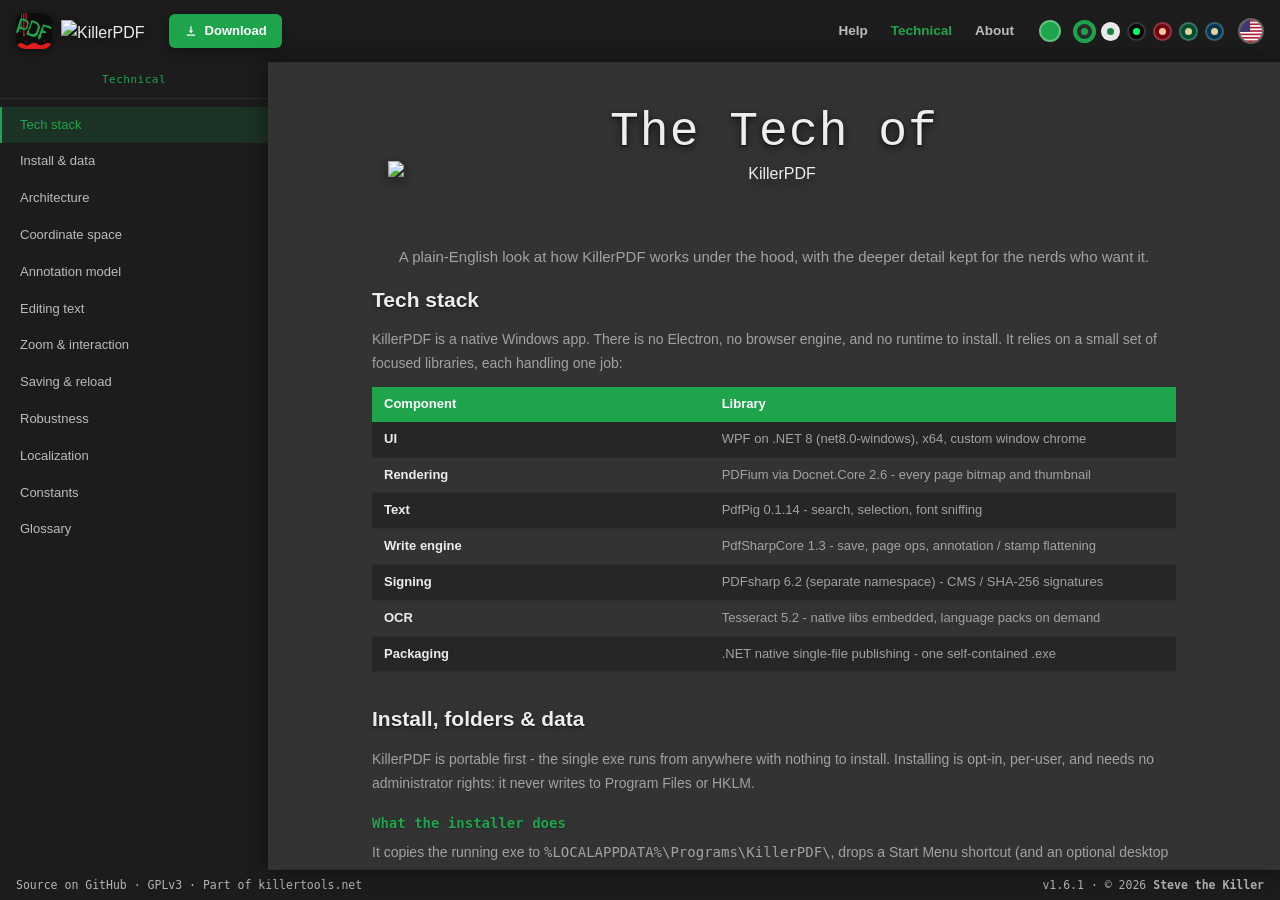
==== commit a8af98be: "feat: add AI PDF chat OCR and Markdown notes" ====
--- a/pdf-landing/technical.html
+++ b/pdf-landing/technical.html
@@ -3,23 +3,25 @@
 <head>
 <meta charset="utf-8">
 <script>/* Apply saved theme + accent before first paint to avoid a reload flash */(function(){try{var d=document.documentElement,t=localStorage.getItem('kpdf-theme');if(t){d.setAttribute('data-theme',t);if({dark:1,light:1,hc:1}[t]){var v=localStorage.getItem('kpdf-av');if(v){var s=v.split('|');d.style.setProperty('--accent',s[0]);d.style.setProperty('--btn',s[1]);}}}}catch(e){}})();</script>
+<link rel="preload" href="killerfont.woff2" as="font" type="font/woff2" crossorigin>
 <meta name="viewport" content="width=device-width, initial-scale=1">
 <meta name="darkreader-lock">
 <title>KillerPDF - Technical</title>
+<link rel="canonical" href="https://killerpdf.net/technical.html">
 <meta name="description" content="A deep technical explanation of how KillerPDF renders, zooms, and stays robust.">
 <link rel="icon" type="image/x-icon" href="kp-icon.ico">
 <script defer src="https://koya.thekiller.net/script.js" data-website-id="4036b11d-f6c0-4254-b448-933d3e38b0cb"></script>
-<link rel="stylesheet" href="kp.css">
+<link rel="stylesheet" href="kp.css?v=9">
 <style>
 .page-hero { text-align: center; padding: 44px 16px 8px; }
 .page-hero .wm-logo { height: clamp(46px, 8vw, 76px); width: auto; margin: 0 auto 8px; display: block; filter: drop-shadow(0 4px 8px rgba(0,0,0,0.55)); }
 .page-hero p { color: var(--muted); font-size: 15px; margin-top: 4px; }
 .content-inner { max-width: 860px; margin: 0 auto; padding: 0 28px 56px; }
 .tech-sec { scroll-margin-top: 84px; }
-.diagram { margin: 20px 0 6px; padding: 14px 16px; border: 1px solid var(--border); border-radius: 10px; background: var(--modal); }
+.diagram { margin: 20px 0 6px; padding: 14px 16px; border: 1px solid var(--pane-border); border-radius: 10px; background: var(--modal); }
 .diagram svg { width: 100%; height: auto; display: block; }
 .diagram figcaption { font-size: 12.5px; line-height: 1.55; color: var(--muted); margin-top: 10px; }
-@media (min-width: 901px){ .shell { grid-template-columns: 268px 1fr; } .frame-shadow { left: 268px; right: 0; } }
+@media (min-width: 901px){ .shell { grid-template-columns: 268px 1fr; } .frame-shadow { left: 268px; right: 0; border-left: 1px solid var(--dragline); border-right: 0; } }
 .sb-tabs .on { border-bottom: 0; }
 .outline { padding: 8px 0; overflow-y: auto; flex: 1; }
 .outline a { display: block; padding: 8px 16px 8px 18px; font-size: 13px; color: var(--text2); border-left: 2px solid transparent; }
@@ -42,9 +44,9 @@
 <a class="tb-dl" href="https://github.com/SteveTheKiller/KillerPDF/releases/latest/download/KillerPDF.exe"><svg viewBox="0 0 24 24"><path d="M11 4h2v7h3l-4 5-4-5h3V4zM5 18h14v2H5z"/></svg><span data-i18n="nav_dl">Download</span></a>
 <span class="tb-spacer"></span>
 <nav class="tb-nav">
-<a href="about.html" data-i18n="nav_about">About</a>
 <a href="help.html" data-i18n="nav_help">Help</a>
 <a href="technical.html" class="on" data-i18n="nav_tech">Technical</a>
+<a href="about.html" data-i18n="nav_about">About</a>
 </nav>
 <div class="tgrp" role="group" aria-label="Theme">
 <button class="swatch sw-dark"     data-theme="dark"     title="Dark"></button>
@@ -70,13 +72,13 @@
 <button class="lang-toggle" id="langToggle" aria-haspopup="true" aria-expanded="false" title="Language" aria-label="Language">&#127760;</button>
 <div class="lang-menu" id="langMenu" hidden>
 <button class="lang-item" data-lang="en">English</button>
+<button class="lang-item" data-lang="bn">&#2476;&#2494;&#2434;&#2482;&#2494;</button>
+<button class="lang-item" data-lang="de">Deutsch</button>
 <button class="lang-item" data-lang="es">Espanol</button>
-<button class="lang-item" data-lang="de">Deutsch</button>
 <button class="lang-item" data-lang="fr">Francais</button>
 <button class="lang-item" data-lang="tr">Turkce</button>
+<button class="lang-item" data-lang="zh-cn">&#20013;&#25991; (&#31616;&#20307;)</button>
 <button class="lang-item" data-lang="zh">&#20013;&#25991; (&#32321;&#39636;)</button>
-<button class="lang-item" data-lang="zh-cn">&#20013;&#25991; (&#31616;&#20307;)</button>
-<button class="lang-item" data-lang="bn">&#2476;&#2494;&#2434;&#2482;&#2494;</button>
 </div>
 </div>
 </div>
@@ -84,60 +86,87 @@
 <div class="frame-shadow" aria-hidden="true"></div>
 <div class="shell">
 <aside class="sidebar">
-<div class="sb-tabs"><span class="on">Technical</span></div>
+<div class="sb-tabs"><span class="on" data-i18n="pt_3">Technical</span></div>
 <nav class="outline">
-<a href="#stack" class="on">Tech stack</a>
-<a href="#arch">Architecture</a>
-<a href="#coords">Coordinate space</a>
-<a href="#annots">Annotation model</a>
-<a href="#coverpair">Editing text</a>
-<a href="#zoom">Zoom &amp; interaction</a>
-<a href="#saving">Saving &amp; reload</a>
-<a href="#robust">Robustness</a>
-<a href="#install">Install &amp; data</a>
-<a href="#i18n">Localization</a>
-<a href="#specs">Constants</a>
+<a href="#stack" class="on" data-i18n="pt_4">Tech stack</a>
+<a href="#install" data-i18n="pt_5">Install &amp; data</a>
+<a href="#arch" data-i18n="pt_6">Architecture</a>
+<a href="#coords" data-i18n="pt_7">Coordinate space</a>
+<a href="#annots" data-i18n="pt_8">Annotation model</a>
+<a href="#coverpair" data-i18n="pt_9">Editing text</a>
+<a href="#zoom" data-i18n="pt_10">Zoom &amp; interaction</a>
+<a href="#saving" data-i18n="pt_11">Saving &amp; reload</a>
+<a href="#robust" data-i18n="pt_12">Robustness</a>
+<a href="#i18n" data-i18n="pt_13">Localization</a>
+<a href="#specs" data-i18n="pt_14">Constants</a>
+<a href="#glossary" data-i18n="pt_15">Glossary</a>
 </nav>
 </aside>
 <div class="content">
 <div class="content-inner">
 
 <section class="page-hero">
-<span class="page-title">The Tech of</span>
+<span class="page-title" data-i18n="pt_1">The Tech of</span>
 <img class="wm-logo" src="brand/killerpdf-logo-dark-green.svg" alt="KillerPDF">
-<p>How KillerPDF works under the hood - for the nerds.</p>
+<p data-i18n="pt_2">A plain-English look at how KillerPDF works under the hood, with the deeper detail kept for the nerds who want it.</p>
 </section>
 
 <div class="tech-sec" id="stack">
-<h2>Tech stack</h2>
-<p>KillerPDF is a native Windows app - no Electron, no browser engine, no runtime to install. It leans on a small set of focused libraries, each doing one job:</p>
-<table class="spec-table"><tr><th>Component</th><th>Library</th></tr>
-<tr><td>UI</td><td>WPF on .NET Framework 4.8 (net48), x64, custom window chrome</td></tr>
-<tr><td>Rendering</td><td>PDFium via Docnet.Core 2.6 - every page bitmap and thumbnail</td></tr>
-<tr><td>Text</td><td>PdfPig 0.1.14 - search, selection, font sniffing</td></tr>
-<tr><td>Write engine</td><td>PdfSharpCore 1.3 - save, page ops, annotation / stamp flattening</td></tr>
-<tr><td>Signing</td><td>PDFsharp 6.2 (separate namespace) - CMS / SHA-256 signatures</td></tr>
-<tr><td>OCR</td><td>Tesseract 5.2 - native libs embedded, language packs on demand</td></tr>
-<tr><td>Packaging</td><td>Costura.Fody - one self-contained .exe</td></tr>
-</table>
+<h2 data-i18n="pt_16">Tech stack</h2>
+<p data-i18n="pt_17">KillerPDF is a native Windows app. There is no Electron, no browser engine, and no runtime to install. It relies on a small set of focused libraries, each handling one job:</p>
+<table class="spec-table"><tr><th data-i18n="pt_18">Component</th><th data-i18n="pt_19">Library</th></tr>
+<tr><td data-i18n="pt_20">UI</td><td data-i18n="pt_21">WPF on .NET 8 (net8.0-windows), x64, custom window chrome</td></tr>
+<tr><td data-i18n="pt_22">Rendering</td><td data-i18n="pt_23">PDFium via Docnet.Core 2.6 - every page bitmap and thumbnail</td></tr>
+<tr><td data-i18n="pt_24">Text</td><td data-i18n="pt_25">PdfPig 0.1.14 - search, selection, font sniffing</td></tr>
+<tr><td data-i18n="pt_26">Write engine</td><td data-i18n="pt_27">PdfSharpCore 1.3 - save, page ops, annotation / stamp flattening</td></tr>
+<tr><td data-i18n="pt_28">Signing</td><td data-i18n="pt_29">PDFsharp 6.2 (separate namespace) - CMS / SHA-256 signatures</td></tr>
+<tr><td data-i18n="pt_30">OCR</td><td data-i18n="pt_31">Tesseract 5.2 - native libs embedded, language packs on demand</td></tr>
+<tr><td data-i18n="pt_32">Packaging</td><td data-i18n="pt_33">.NET native single-file publishing - one self-contained .exe</td></tr>
+</table>
+</div>
+
+<div class="tech-sec" id="install">
+<h2 data-i18n="pt_34">Install, folders &amp; data</h2>
+<p data-i18n="pt_35">KillerPDF is portable first - the single exe runs from anywhere with nothing to install. Installing is opt-in, per-user, and needs no administrator rights: it never writes to Program Files or HKLM.</p>
+<h3 id="what-the-installer-does" data-i18n="pt_36">What the installer does</h3>
+<p data-i18n="pt_37">It copies the running exe to <code>%LOCALAPPDATA%\Programs\KillerPDF\</code>, drops a Start Menu shortcut (and an optional desktop one), registers itself as a per-user PDF handler, and writes an Add/Remove Programs entry so Windows can uninstall it cleanly. Uninstalling (<code>KillerPDF.exe /uninstall</code>) removes the folder, shortcuts, and registry keys.</p>
+<h3 id="where-things-live" data-i18n="pt_38">Where things live</h3>
+<table class="spec-table"><tr><th data-i18n="pt_39">Location</th><th data-i18n="pt_40">Holds</th></tr>
+<tr><td><code>%LOCALAPPDATA%\Programs\KillerPDF\</code></td><td data-i18n="pt_41">the installed exe and its PDF-file icon</td></tr>
+<tr><td><code>%LOCALAPPDATA%\KillerPDF\Temp\</code></td><td data-i18n="pt_42">session working files - decrypted copies, repaired files, rotation snapshots</td></tr>
+<tr><td><code>%LOCALAPPDATA%\KillerPDF\tessdata\</code></td><td data-i18n="pt_43">OCR language data (see below)</td></tr>
+<tr><td><code>%LOCALAPPDATA%\KillerPDF\ocr\&lt;version&gt;\x64\</code></td><td data-i18n="pt_44">OCR native engine libraries</td></tr>
+<tr><td><code>%LOCALAPPDATA%\KillerPDF\Logs\</code></td><td data-i18n="pt_45">crash logs</td></tr>
+<tr><td><code>HKCU\Software\KillerPDF\Settings</code></td><td data-i18n="pt_46">your settings - in the registry, not a file</td></tr>
+</table>
+<p data-i18n="pt_47">Everything sits under <code>%LOCALAPPDATA%</code> on purpose: it is per-user (no admin), user-private, and not indexed by Windows Search - so temporary copies of your documents never surface in search or another account.</p>
+<h3 id="where-ocr-files-go" data-i18n="pt_48">Where OCR files go</h3>
+<p data-i18n="pt_49">OCR is bundled in the exe but unpacks on first use. The Tesseract <b>native libraries</b> extract to a per-version cache at <code>%LOCALAPPDATA%\KillerPDF\ocr\&lt;version&gt;\x64\</code> (version-stamped, so an update gets fresh binaries). The <b>language data</b> lives in <code>%LOCALAPPDATA%\KillerPDF\tessdata\</code>: English ships inside the exe and is written there the first time you OCR, and any extra languages you pick are downloaded into that same folder. It is version-independent, so downloaded languages survive app updates. Both are read from these locations on every OCR run.</p>
+<h3 id="temp-files" data-i18n="pt_50">Temp files</h3>
+<p data-i18n="pt_51">Working files are written as <code>killerpdf_&lt;tag&gt;_&lt;guid&gt;.pdf</code> and tracked for the session. They are deleted when you close the app; anything a crash leaves behind is swept on the next launch (both the current Temp folder and the legacy <code>%TEMP%</code> location). Files still open in another instance are skipped and cleared later.</p>
+<h3 id="clear-all-data" data-i18n="pt_52">Clear all data</h3>
+<p data-i18n="pt_53">The <b>Clear all Data</b> link in the About window wipes everything KillerPDF has stored: the registry settings, the downloaded OCR languages and native cache, and the temp folder. It is best-effort - anything locked by the running session (a loaded native DLL, say) is skipped and clears on the next restart. Your actual PDFs are never touched.</p>
 </div>
 
 <div class="tech-sec" id="arch">
-<h2>Architecture</h2>
-<p>The entire UI is one <b>partial class MainWindow</b> decomposed across roughly forty source files - about 27,000 lines of C# on WPF / .NET Framework 4.8. Dialogs are standalone classes; cross-cutting work lives under <code>Services/</code>.</p>
-<h3 id="two-render-pipelines">Two render pipelines</h3>
-<p>Single, Two-Page and Grid render into a primary tile via <b>RenderPage(idx)</b>; Continuous owns a separate path where <b>RenderContinuousPages</b> streams page bitmaps on a background thread. RenderPage is guarded to no-op in Continuous, so it can't repoint overlays at the hidden primary tile.</p>
-<h3 id="per-tab-sessions-an-lru-cache">Per-tab sessions &amp; an LRU cache</h3>
-<p>Each open document is a <b>DocumentSession</b> holding its zoom, fit and view mode, grid columns, tool, page, scroll offsets, and the per-document dictionaries (annotations, render dims, rotations, form values, undo stack). Switching tabs re-points the live fields at the session by reference. Each session also carries a frozen-bitmap <b>RenderCache</b> keyed by <code>(page, size-bucket, rotation)</code>, so returning to a recent tab skips PDFium entirely; whole-tab caches evict beyond the three most recent.</p>
-<h3 id="canvas-overlay-maps">Canvas &amp; overlay maps</h3>
-<p>Annotations never paint onto a fixed surface - they paint onto whichever overlay <code>_pages</code> currently points at. Two maps plus one hard invariant keep that straight.</p>
+<h2 data-i18n="pt_54">Architecture</h2>
+<p data-i18n="pt_55">The whole interface is built as one large class (<b>MainWindow</b>) split across roughly forty source files, about 27,000 lines of C# on WPF and .NET 8. Each pop-up dialog is its own class, and shared background work lives under <code>Services/</code>.</p>
+<h3 id="two-render-pipelines" data-i18n="pt_56">Two render pipelines</h3>
+<p data-i18n="pt_57">KillerPDF draws pages in two different ways depending on the view you are in. Single, Two-Page and Grid views draw into one main tile (<b>RenderPage</b>). Continuous scrolling uses a separate path (<b>RenderContinuousPages</b>) that streams page images in the background as you scroll. RenderPage is deliberately switched off during Continuous so the two systems never fight over the same tile.</p>
+<h3 id="per-tab-sessions-an-lru-cache" data-i18n="pt_58">Per-tab sessions &amp; an LRU cache</h3>
+<p data-i18n="pt_59">Each open document is a <b>DocumentSession</b> that remembers its own zoom, fit and view mode, grid columns, current tool, page, and scroll position, along with its per-document data (annotations, page sizes, rotations, form values, and undo history). Switching tabs simply points the app back at that session. Each session also keeps a cache of already-drawn page images, so flipping back to a recent tab is instant and skips the renderer entirely. To keep memory in check, only the three most recently used tabs hold on to that cache.</p>
+<h3 id="canvas-overlay-maps" data-i18n="pt_60">Canvas &amp; overlay maps</h3>
+<p data-i18n="pt_61">When KillerPDF displays a page, it stacks two things on top of each other: the page itself, drawn as a flat image, and a clear sheet sitting directly over it. That clear sheet is called an <b>overlay</b>, and it is where everything you add to a page (highlights, text boxes, drawn ink, signatures) is painted. The image underneath is never altered; your marks live on the overlay above it. A page's image-and-overlay pair is referred to as a <b>tile</b>.</p>
+<p data-i18n="pt_62">The wrinkle is that KillerPDF has four ways of showing pages: one at a time, a continuous scroll through the whole document, a grid of pages, and two pages side by side. Each of those lays pages out differently, so each page you can see needs its own overlay in its own place. There is no single fixed sheet to draw on. Instead KillerPDF keeps a <b>lookup table</b> that takes a page number and hands back that page's current overlay. In the code this table is named <code>_pages</code>, and it is the one place the app trusts: every time it repaints a page's annotations, it asks this table which overlay to use and draws there.</p>
+<p data-i18n="pt_63">A second table, <code>_continuousCanvases</code>, tracks the overlays for whichever multi-page layout happens to be on screen (the continuous scroll, the grid, or the two-page view). When KillerPDF builds a new overlay it registers it in <i>both</i> tables at once, through a helper named <code>WirePageOverlay</code>, so the two can never disagree about where a page lives.</p>
+<p data-i18n="pt_64">One rule keeps the whole thing from breaking. The single-page style of layout is rebuilt by a routine that begins by throwing away the multi-page overlays. If that routine were allowed to run while the continuous scroll was showing, it would empty the lookup table, and every page would fall back to pointing at the hidden single-page tile. Your annotations would then be painted off-screen, out of sight, until you switched view modes. To prevent that, the routine is blocked from doing anything at all while the continuous scroll is active.</p>
 <figure class="diagram">
 <svg viewBox="0 0 740 412" xmlns="http://www.w3.org/2000/svg">
 <defs>
 <marker id="dgbAcc" markerWidth="9" markerHeight="9" refX="6" refY="4" orient="auto"><path d="M0 0 L8 4 L0 8 Z" fill="var(--accent)"/></marker>
 <marker id="dgbMut" markerWidth="8" markerHeight="8" refX="5" refY="3.5" orient="auto"><path d="M0 0 L7 3.5 L0 7 Z" fill="var(--muted)"/></marker>
 </defs>
-<rect x="40" y="24" width="300" height="54" rx="8" fill="var(--panel)" stroke="var(--border)"/>
+<rect x="40" y="24" width="300" height="54" rx="8" fill="var(--panel)" stroke="var(--pane-border)"/>
 <text x="190" y="48" text-anchor="middle" fill="var(--text)" font-size="12" font-weight="700" font-family="monospace">RenderAllAnnotations(page)</text>
 <text x="190" y="66" text-anchor="middle" fill="var(--muted)" font-size="11">paints onto CanvasForPage(page)</text>
 <line x1="340" y1="52" x2="396" y2="52" stroke="var(--accent)" stroke-width="1.6" marker-end="url(#dgbAcc)"/>
@@ -146,11 +175,11 @@
 <text x="550" y="44" text-anchor="middle" fill="var(--text)" font-size="12.5" font-weight="700" font-family="monospace">_pages &lt;int, Canvas&gt;</text>
 <text x="550" y="61" text-anchor="middle" fill="var(--muted)" font-size="10.5">authoritative page &#8594; overlay map</text>
 <text x="550" y="75" text-anchor="middle" fill="var(--muted)" font-size="10.5">(the primary tile is one of its entries)</text>
-<rect x="60" y="168" width="290" height="80" rx="8" fill="var(--panel)" stroke="var(--border)"/>
+<rect x="60" y="168" width="290" height="80" rx="8" fill="var(--panel)" stroke="var(--pane-border)"/>
 <text x="205" y="196" text-anchor="middle" fill="var(--text)" font-size="12.5" font-weight="700">Primary XAML tile</text>
 <text x="205" y="215" text-anchor="middle" fill="var(--muted)" font-size="11" font-family="monospace">PageImage + _annotationCanvas</text>
 <text x="205" y="233" text-anchor="middle" fill="var(--muted)" font-size="11">Single &middot; Grid &middot; Two-Page</text>
-<rect x="400" y="168" width="290" height="80" rx="8" fill="var(--panel)" stroke="var(--border)"/>
+<rect x="400" y="168" width="290" height="80" rx="8" fill="var(--panel)" stroke="var(--pane-border)"/>
 <text x="545" y="196" text-anchor="middle" fill="var(--text)" font-size="12.5" font-weight="700">Secondary overlays</text>
 <text x="545" y="215" text-anchor="middle" fill="var(--muted)" font-size="11">code-built per-page Canvas tiles</text>
 <text x="545" y="233" text-anchor="middle" fill="var(--muted)" font-size="11">continuous, or grid / two-page</text>
@@ -163,26 +192,26 @@
 <text x="545" y="342" text-anchor="middle" fill="var(--muted)" font-size="10.5">the live multi-page tile system</text>
 <line x1="545" y1="248" x2="545" y2="298" stroke="var(--accent)" stroke-width="1.4" marker-end="url(#dgbAcc)"/>
 <text x="556" y="277" fill="var(--muted)" font-size="10" font-family="monospace">same overlays</text>
-<rect x="40" y="300" width="300" height="56" rx="8" fill="var(--panel)" stroke="var(--border)"/>
+<rect x="40" y="300" width="300" height="56" rx="8" fill="var(--panel)" stroke="var(--pane-border)"/>
 <text x="190" y="324" text-anchor="middle" fill="var(--text)" font-size="12" font-weight="700" font-family="monospace">WirePageOverlay()</text>
 <text x="190" y="342" text-anchor="middle" fill="var(--muted)" font-size="10.5">registers an overlay in BOTH maps</text>
 <text x="40" y="392" fill="var(--muted)" font-size="11"><tspan fill="var(--accent)" font-family="monospace">ClearSecondaryPages()</tspan> clears _continuousCanvases and prunes those pages from _pages.</text>
 </svg>
-<figcaption><code>RenderPage</code> calls <code>ClearSecondaryPages()</code> - which wipes <code>_pages</code> - so it is guarded to no-op in Continuous. Were it to run there, every overlay would repoint at the hidden primary tile and annotations would paint off-screen until a mode switch.</figcaption>
+<figcaption data-i18n="pt_65">The single-page repaint routine (<code>RenderPage</code>) begins by clearing the multi-page overlays, which empties the page-to-overlay table. It is therefore switched off while the continuous scroll is on screen. If it ran there, every overlay would point back at the hidden single-page tile and your annotations would paint off-screen until you changed view modes.</figcaption>
 </figure>
 </div>
 
 <div class="tech-sec" id="coords">
-<h2>The coordinate space</h2>
-<p>Two numbers describe every page: where things <b>are</b> (zoom-independent) and how many pixels we <b>draw</b> (zoom-dependent). Keeping them separate is what makes annotations stay put while text stays crisp.</p>
-<h3 id="render-dim-space">1. Render-dim space</h3>
-<p>Every page is normalised so its longest side is exactly 2048 device-independent units. Annotation coordinates are stored here, identical at every zoom and across all four pipelines.</p>
+<h2 data-i18n="pt_66">The coordinate space</h2>
+<p data-i18n="pt_67">KillerPDF keeps <i>where</i> a mark sits separate from <i>how large</i> it is drawn. The position is stored in a fixed internal measurement that never changes as you zoom, while the number of pixels actually drawn grows as you zoom in. Holding those two ideas apart is what lets an annotation stay locked to the same spot on the page while the page is always drawn sharply at whatever magnification you are using.</p>
+<h3 id="render-dim-space" data-i18n="pt_68">1. A fixed internal size ("render-dim")</h3>
+<p data-i18n="pt_69">Every page is first scaled to a standard internal size: the longer of its two sides is set to exactly 2048 units, and the shorter side is scaled to keep the page's proportions. These units are counted on their own and have nothing to do with screen pixels, so they do not change when you zoom or switch view modes. Annotation positions are recorded in this fixed measurement, which is why a mark stays in exactly the same place on the page no matter how far you zoom or which layout you view. The code calls this <b>render-dim</b> space, and the two resulting numbers, the page's width and height in these units, are written <code>rdW</code> and <code>rdH</code> below. One <b>point</b>, the unit the PDF itself uses, is 1/72 of an inch.</p>
 <div class="codeblock">maxDim = max(pageWidthPt, pageHeightPt)<br>rdW = round(2048 &times; pageWidthPt  / maxDim)<br>rdH = round(2048 &times; pageHeightPt / maxDim)   <span class="cm">// longest side -&gt; 2048</span></div>
-<h3 id="decoupled-bitmap-resolution">2. Decoupled bitmap resolution</h3>
-<p>The bitmap rasterises at a resolution that follows display DPI and zoom, so a page magnified 3&times; is drawn from 3&times; the pixels rather than upscaled. The 6144&nbsp;px ceiling bounds memory.</p>
-<div class="codeblock">scaledMax = min( 6144,  int( 2048 &times; max(dpiScaleX, dpiScaleY) &times; max(1.0, zoom) ) )</div>
-<h3 id="the-coordinate-y-flip">3. The coordinate Y-flip</h3>
-<p>PDF uses a bottom-left origin in points; WPF canvases a top-left origin in DIP. Every mark crosses that boundary:</p>
+<h3 id="decoupled-bitmap-resolution" data-i18n="pt_70">2. Drawing sharpness follows zoom, not position</h3>
+<p data-i18n="pt_71">The page image (the <b>bitmap</b>, meaning the grid of pixels the page is rendered into) is drawn at a resolution that follows two things: your display's pixel density and your current zoom. Magnify a page three times and it is redrawn from three times as many pixels rather than stretched, so text and lines stay sharp instead of turning blocky. A ceiling of 6144 pixels on the longest side limits how much memory a single page can take. This affects only sharpness; the stored positions from step 1 are untouched, which is the entire reason the two are kept apart.</p>
+<div class="codeblock">scaledMax = min( 6144,  int( 2048 &times; max(dpiScaleX, dpiScaleY) &times; max(1.0, zoom) ) )<br><span class="cm">// dpiScale = display pixel density (1.0 at 96 DPI, 1.5 at 150%); zoom = current magnification</span></div>
+<h3 id="the-coordinate-y-flip" data-i18n="pt_72">3. The coordinate Y-flip</h3>
+<p data-i18n="pt_73">The final step is that the PDF format and the screen disagree about where a page begins. A PDF measures positions from the <b>bottom-left</b> corner and counts upward, while the screen, and KillerPDF's drawing surface, measures from the <b>top-left</b> corner and counts downward. So every mark has to be turned top-to-bottom as it is drawn, and scaled from the PDF's own points into render-dim units at the same time. In the formula below, <code>pdfW</code> and <code>pdfH</code> are the page's width and height in PDF points; <code>renderW</code> and <code>renderH</code> are the same page in render-dim units (the <code>rdW</code> and <code>rdH</code> from step 1); <code>sx</code> and <code>sy</code> are the scale factors between the two; <code>left</code> and <code>top</code> are the mark's position read from the PDF; and the result, <code>canvasX</code> and <code>canvasY</code>, is where the mark is placed on the drawing surface.</p>
 <div class="codeblock">sx = renderW / pdfW      sy = renderH / pdfH<br>canvasX = left &times; sx<br>canvasY = renderH - top &times; sy   <span class="cm">// flip the vertical axis</span></div>
 <figure class="diagram">
 <svg viewBox="0 0 740 300" xmlns="http://www.w3.org/2000/svg">
@@ -192,7 +221,7 @@
 </defs>
 <text x="170" y="26" text-anchor="middle" fill="var(--text)" font-size="14" font-weight="700">PDF point space</text>
 <text x="170" y="43" text-anchor="middle" fill="var(--muted)" font-size="11">origin bottom-left &middot; y up</text>
-<rect x="70" y="60" width="200" height="190" rx="4" fill="var(--panel)" stroke="var(--border)"/>
+<rect x="70" y="60" width="200" height="190" rx="4" fill="var(--panel)" stroke="var(--pane-border)"/>
 <line x1="70" y1="250" x2="70" y2="52" stroke="var(--muted)" stroke-width="1.5" marker-end="url(#dgaMut)"/>
 <line x1="70" y1="250" x2="286" y2="250" stroke="var(--muted)" stroke-width="1.5" marker-end="url(#dgaMut)"/>
 <text x="58" y="52" fill="var(--muted)" font-size="11" font-family="monospace">y</text>
@@ -209,7 +238,7 @@
 <text x="353" y="171" text-anchor="middle" fill="var(--muted)" font-size="10" font-family="monospace">sx, sy</text>
 <text x="570" y="26" text-anchor="middle" fill="var(--text)" font-size="14" font-weight="700">WPF canvas (DIP)</text>
 <text x="570" y="43" text-anchor="middle" fill="var(--muted)" font-size="11">origin top-left &middot; y down</text>
-<rect x="470" y="60" width="200" height="190" rx="4" fill="var(--panel)" stroke="var(--border)"/>
+<rect x="470" y="60" width="200" height="190" rx="4" fill="var(--panel)" stroke="var(--pane-border)"/>
 <line x1="470" y1="60" x2="470" y2="258" stroke="var(--muted)" stroke-width="1.5" marker-end="url(#dgaMut)"/>
 <line x1="470" y1="60" x2="686" y2="60" stroke="var(--muted)" stroke-width="1.5" marker-end="url(#dgaMut)"/>
 <text x="456" y="256" fill="var(--muted)" font-size="11" font-family="monospace">y</text>
@@ -222,145 +251,159 @@
 <text x="550" y="52" text-anchor="middle" fill="var(--accent)" font-size="10" font-family="monospace">left&middot;sx</text>
 <text x="478" y="138" fill="var(--accent)" font-size="10" font-family="monospace">renderH - top&middot;sy</text>
 </svg>
-<figcaption>A mark is stored once in <b>render-dim points</b> (bottom-left origin) and flipped into <b>canvas DIP</b> (top-left) on every paint, via <code>canvasY = renderH - top &times; sy</code>. Because the same stored point feeds all four pipelines, it lands on the same pixel in each.</figcaption>
+<figcaption data-i18n="pt_74">A mark is stored once in render-dim units (measured from the bottom-left) and flipped onto the drawing surface (measured from the top-left) every time it is painted, using <code>canvasY = renderH - top &times; sy</code>. The drawing surface is measured in <b>device-independent pixels</b> (DIP), a unit that stays constant no matter the screen's density. Because the same stored point feeds all four view modes, it lands on the same spot in each.</figcaption>
 </figure>
-<p>Because rdW/rdH are rounded once and reused, the same integers drive the primary, continuous and grid tiles - a mark in one mode lands on the same pixel in every other.</p>
+<p data-i18n="pt_75">Because <code>rdW</code> and <code>rdH</code> are worked out once and then reused everywhere, the same measurements feed all four view modes, so a mark placed in one mode lands on the exact same spot in every other.</p>
 </div>
 
 <div class="tech-sec" id="annots">
-<h2>The annotation model</h2>
-<p>Every annotation lives in <code>_annotations</code>, a <code>Dictionary&lt;int, List&lt;PageAnnotation&gt;&gt;</code> keyed by page. Six types cover everything the toolbar can draw:</p>
-<table class="spec-table"><tr><th>Type</th><th>What it is</th></tr>
-<tr><td>Text</td><td>Editable text box with its own font, size and colour</td></tr>
-<tr><td>Cover</td><td>Opaque box, always paired with a replacement Text (see below)</td></tr>
-<tr><td>Highlight</td><td>One annotation, three modes - Fill, Strikethrough, Underline</td></tr>
-<tr><td>Ink</td><td>Freehand strokes; also backs the straight Line tool</td></tr>
-<tr><td>Signature</td><td>Drawn or imported vector signature</td></tr>
-<tr><td>Image</td><td>Pasted or imported raster, freely resized</td></tr>
-</table>
-<h3 id="one-funnel-every-repaint">One funnel, every repaint</h3>
-<p>No commit path paints annotations directly - they all call <b>RenderAllAnnotations(page)</b>, which clears that page's overlay, repaints every annotation in <code>_annotations[page]</code>, re-adds the live form fields, then re-applies the search highlights <b>last</b>. That tail ordering is why a highlight survives every re-render, scroll and zoom instead of being painted over.</p>
-<h3 id="undo">Undo</h3>
-<p>Edits push onto a single <code>_undoStack</code>. A linked pair (Cover + Text) goes on as one entry, so a single Ctrl+Z removes both halves together rather than leaving an orphaned cover behind.</p>
+<h2 data-i18n="pt_76">The annotation model</h2>
+<p data-i18n="pt_77">Every annotation lives in <code>_annotations</code>, a <code>Dictionary&lt;int, List&lt;PageAnnotation&gt;&gt;</code> keyed by page. Six types cover everything the toolbar can draw:</p>
+<table class="spec-table"><tr><th data-i18n="pt_78">Type</th><th data-i18n="pt_79">What it is</th></tr>
+<tr><td data-i18n="pt_80">Text</td><td data-i18n="pt_81">Editable text box with its own font, size and color</td></tr>
+<tr><td data-i18n="pt_82">Cover</td><td data-i18n="pt_83">Opaque box, always paired with a replacement Text (see below)</td></tr>
+<tr><td data-i18n="pt_84">Highlight</td><td data-i18n="pt_85">One annotation, three modes - Fill, Strikethrough, Underline</td></tr>
+<tr><td data-i18n="pt_86">Ink</td><td data-i18n="pt_87">Freehand strokes; also backs the straight Line tool</td></tr>
+<tr><td data-i18n="pt_88">Signature</td><td data-i18n="pt_89">Drawn or imported vector signature</td></tr>
+<tr><td data-i18n="pt_90">Image</td><td data-i18n="pt_91">Pasted or imported raster, freely resized</td></tr>
+</table>
+<h3 id="one-funnel-every-repaint" data-i18n="pt_92">One funnel, every repaint</h3>
+<p data-i18n="pt_93">No commit path paints annotations directly - they all call <b>RenderAllAnnotations(page)</b>, which clears that page's overlay, repaints every annotation in <code>_annotations[page]</code>, re-adds the live form fields, then re-applies the search highlights <b>last</b>. That tail ordering is why a highlight survives every re-render, scroll and zoom instead of being painted over.</p>
+<h3 id="undo" data-i18n="pt_94">Undo</h3>
+<p data-i18n="pt_95">Edits push onto a single <code>_undoStack</code>. A linked pair (Cover + Text) goes on as one entry, so a single Ctrl+Z removes both halves together rather than leaving an orphaned cover behind.</p>
 </div>
 
 <div class="tech-sec" id="coverpair">
-<h2>Editing existing text</h2>
-<p>Double-click a line of real PDF text and KillerPDF reads the words underneath, then drops <b>two linked annotations</b> as a single undo: an opaque <b>Cover</b> that blocks the original, and an editable <b>Text</b> box on top. A shared <code>PairId</code> locks them together.</p>
+<h2 data-i18n="pt_96">Editing existing text</h2>
+<p data-i18n="pt_97">Double-click a line of real PDF text and KillerPDF reads the words underneath, then drops <b>two linked annotations</b> as a single undo: an opaque <b>Cover</b> that blocks the original, and an editable <b>Text</b> box on top. A shared <code>PairId</code> locks them together.</p>
 <figure class="diagram">
-<svg viewBox="0 0 720 300" xmlns="http://www.w3.org/2000/svg">
+<svg viewBox="0 0 860 300" xmlns="http://www.w3.org/2000/svg">
 <defs>
 <marker id="dgcMut" markerWidth="8" markerHeight="8" refX="5" refY="3.5" orient="auto"><path d="M0 0 L7 3.5 L0 7 Z" fill="var(--muted)"/></marker>
 </defs>
 <line x1="86" y1="232" x2="86" y2="100" stroke="var(--muted)" stroke-width="1.4" marker-end="url(#dgcMut)"/>
 <text x="60" y="178" fill="var(--muted)" font-size="10" font-family="monospace" transform="rotate(-90 60 178)">z-order: bottom &#8594; top</text>
-<rect x="120" y="196" width="280" height="44" rx="4" fill="var(--panel)" stroke="var(--border)"/>
+<rect x="120" y="196" width="280" height="44" rx="4" fill="var(--panel)" stroke="var(--pane-border)"/>
 <text x="260" y="223" text-anchor="middle" fill="var(--muted)" font-size="13">Original words</text>
-<text x="555" y="221" fill="var(--muted)" font-size="11">Page text &mdash; untouched underneath</text>
+<text x="555" y="221" fill="var(--muted)" font-size="11">Page text: untouched underneath</text>
 <rect x="150" y="152" width="280" height="44" rx="4" fill="var(--modal)" stroke="var(--accent)" stroke-dasharray="5 3"/>
 <text x="290" y="179" text-anchor="middle" fill="var(--text)" font-size="12">cover (opaque)</text>
-<text x="555" y="177" fill="var(--text)" font-size="11">Cover &mdash; blocks original, 100% opaque</text>
+<text x="555" y="177" fill="var(--text)" font-size="11">Cover: blocks original, 100% opaque</text>
 <rect x="180" y="108" width="280" height="44" rx="4" fill="none" stroke="var(--accent)" stroke-width="1.6"/>
 <text x="320" y="135" text-anchor="middle" fill="var(--text)" font-size="13" font-weight="600">New words</text>
-<text x="555" y="124" fill="var(--text)" font-size="11">Text &mdash; editable, resizable</text>
+<text x="555" y="124" fill="var(--text)" font-size="11">Text: editable, resizable</text>
 <path d="M495 122 h-12 V182 h12" fill="none" stroke="var(--accent)" stroke-width="1.4"/>
 <text x="505" y="148" fill="var(--accent)" font-size="11" font-family="monospace" font-weight="700">PairId</text>
 <text x="505" y="163" fill="var(--muted)" font-size="10">shared GUID</text>
 </svg>
-<figcaption>The cover samples the page colour so it blends in, and can never be made translucent. Right-click either half to <b>Select Cover</b> / <b>Select Text</b>, or to <b>Unpair</b> them into two independent annotations. On save the pair flattens to a clean filled box with the new text on top.</figcaption>
+<figcaption data-i18n="pt_98">The cover samples the page color so it blends in, and can never be made translucent. Right-click either half to <b>Select Cover</b> / <b>Select Text</b>, or to <b>Unpair</b> them into two independent annotations. On save the pair flattens to a clean filled box with the new text on top.</figcaption>
 </figure>
 </div>
 
 <div class="tech-sec" id="zoom">
-<h2>Zoom &amp; interaction</h2>
-<h3 id="cursor-anchored-zoom">Cursor-anchored zoom</h3>
-<p>Ctrl+wheel zooms around the cursor. The cursor position and scroll offsets are captured <b>before</b> the zoom changes, then the offsets that keep that point fixed are applied once layout settles:</p>
+<h2 data-i18n="pt_99">Zoom &amp; interaction</h2>
+<h3 id="cursor-anchored-zoom" data-i18n="pt_100">Cursor-anchored zoom</h3>
+<p data-i18n="pt_101">Ctrl+wheel zooms around the cursor. The cursor position and scroll offsets are captured <b>before</b> the zoom changes, then the offsets that keep that point fixed are applied once layout settles:</p>
 <div class="codeblock">ratio   = newZoom / oldZoom<br>newHOff = (oldHOff + cursorX) &times; ratio - cursorX<br>newVOff = (oldVOff + cursorY) &times; ratio - cursorY   <span class="cm">// clamped at &gt;= 0</span></div>
-<h3 id="grid-zoom-by-column-count">Grid zoom by column count</h3>
-<p>Grid snaps to a whole number of columns: the count is authoritative and the zoom is derived from it, so the grid lays out exactly N pages with no leftover gap.</p>
+<h3 id="grid-zoom-by-column-count" data-i18n="pt_102">Grid zoom by column count</h3>
+<p data-i18n="pt_103">Grid snaps to a whole number of columns: the count is authoritative and the zoom is derived from it, so the grid lays out exactly N pages with no leftover gap.</p>
 <div class="codeblock">GridZoomForN(n) = (viewportW - 24) / ( n &times; (rdW + 12) )</div>
 </div>
 
 <div class="tech-sec" id="saving">
-<h2>Saving &amp; the temp-reload dance</h2>
-<p>Saving never mutates the document on screen. KillerPDF writes a clean, annotation-free snapshot, burns <b>stamps first, then annotations</b> into a copy of it, then reopens that clean copy - so the next save starts from a pristine base and can never double-burn what it already flattened.</p>
-<h3 id="why-structural-edits-reload">Why structural edits reload</h3>
-<p>Rotation, page operations and decryption route through <b>SaveTempAndReload</b>. It zeroes every page's <code>/Rotate</code> entry before writing, because Docnet (PDFium) sizes the page bitmap from the <i>unrotated</i> MediaBox - leave the rotation in and the rendered content clips. The file is written flat, reopened in Modify mode, and the rotations are re-applied in memory so the page still reads right.</p>
+<h2 data-i18n="pt_104">Saving &amp; the temp-reload dance</h2>
+<p data-i18n="pt_105">Saving never changes the document you are looking at. KillerPDF writes a clean copy with no annotations, then permanently bakes in <b>stamps first, then annotations</b>, and reopens that fresh copy. Starting from a clean base every time means it can never accidentally bake the same thing in twice.</p>
+<h3 id="why-structural-edits-reload" data-i18n="pt_106">Why structural edits reload</h3>
+<p data-i18n="pt_107">Rotation, page operations and decryption route through <b>SaveTempAndReload</b>. It zeroes every page's <code>/Rotate</code> entry before writing, because Docnet (PDFium) sizes the page bitmap from the <i>unrotated</i> MediaBox - leave the rotation in and the rendered content clips. The file is written flat, reopened in Modify mode, and the rotations are re-applied in memory so the page still reads right.</p>
 </div>
 
 <div class="tech-sec" id="robust">
-<h2>Robustness</h2>
-<p>KillerPDF is built to open the PDFs other viewers choke on. It tries a normal open first, then catches each kind of failure and routes it to a specific recovery. Two rules hold throughout: heavy recovery work runs off the UI thread behind the busy overlay, and a repair never edits your file - it always produces a copy.</p>
-<h3 id="the-open-fallback-ladder">The open fallback ladder</h3>
-<p>The open path is a chain of typed exception handlers, each rung catching one class of failure:</p>
-<table class="spec-table"><tr><th>Failure</th><th>Recovery</th></tr>
-<tr><td>Owner / permission lock, no open password</td><td>Reopen read-only so it can still be viewed and printed</td></tr>
-<tr><td>Open password</td><td>Prompt for it, then save a decrypted temp copy so PDFium can render</td></tr>
-<tr><td>Malformed xref</td><td>Drop to read-only with a warning; if that also fails, offer a repair</td></tr>
-<tr><td>"Unexpected EOF" on a valid file</td><td>Re-save losslessly through PDFium; opens clean, no save nag</td></tr>
-<tr><td>Anything unclassified</td><td>Offer a PDFium repair, which recovers most damaged files</td></tr>
-</table>
-<h3 id="encryption-is-stripped-at-open">Encryption is stripped at open</h3>
-<p>PdfSharpCore can read an encrypted PDF but cannot re-serialize a modified one - it would write back stale encrypted bytes and fail. So when a file is encrypted, the encryption is removed at open time (PDFium, lossless, with a PdfSharpCore Import fallback). That pass is CPU-heavy, so it runs on a background thread behind the busy overlay; every later edit and save then behaves like a normal document.</p>
-<h3 id="network-and-partial-reads">Network and partial reads</h3>
-<p>UNC shares and the WSL <code>\\wsl$</code> 9P filesystem sometimes hand back partial reads, which the parser sees as a truncated file. Before opening anything on a network path, KillerPDF copies it to a local temp with a single read-to-EOF, then opens the complete copy - while keeping your original path for display and Save.</p>
-<h3 id="repair-works-on-a-copy">Repair works on a copy</h3>
-<p>When recovery falls through to a repair, the file is piped through PDFium, which has aggressive error recovery and rewrites a correct cross-reference table into a brand-new file. The original on disk is never touched. Repaired copies can lose bookmarks, forms and other interactive features, and the dialog says so before proceeding.</p>
-</div>
-
-<div class="tech-sec" id="install">
-<h2>Install, folders &amp; data</h2>
-<p>KillerPDF is portable first - the single exe runs from anywhere with nothing to install. Installing is opt-in, per-user, and needs no administrator rights: it never writes to Program Files or HKLM.</p>
-<h3 id="what-the-installer-does">What the installer does</h3>
-<p>It copies the running exe to <code>%LOCALAPPDATA%\Programs\KillerPDF\</code>, drops a Start Menu shortcut (and an optional desktop one), registers itself as a per-user PDF handler, and writes an Add/Remove Programs entry so Windows can uninstall it cleanly. Uninstalling (<code>KillerPDF.exe /uninstall</code>) removes the folder, shortcuts, and registry keys.</p>
-<h3 id="where-things-live">Where things live</h3>
-<table class="spec-table"><tr><th>Location</th><th>Holds</th></tr>
-<tr><td><code>%LOCALAPPDATA%\Programs\KillerPDF\</code></td><td>the installed exe and its PDF-file icon</td></tr>
-<tr><td><code>%LOCALAPPDATA%\KillerPDF\Temp\</code></td><td>session working files - decrypted copies, repaired files, rotation snapshots</td></tr>
-<tr><td><code>%LOCALAPPDATA%\KillerPDF\tessdata\</code></td><td>OCR language data (see below)</td></tr>
-<tr><td><code>%LOCALAPPDATA%\KillerPDF\ocr\&lt;version&gt;\x64\</code></td><td>OCR native engine libraries</td></tr>
-<tr><td><code>%LOCALAPPDATA%\KillerPDF\Logs\</code></td><td>crash logs</td></tr>
-<tr><td><code>HKCU\Software\KillerPDF\Settings</code></td><td>your settings - in the registry, not a file</td></tr>
-</table>
-<p>Everything sits under <code>%LOCALAPPDATA%</code> on purpose: it is per-user (no admin), user-private, and not indexed by Windows Search - so temporary copies of your documents never surface in search or another account.</p>
-<h3 id="where-ocr-files-go">Where OCR files go</h3>
-<p>OCR is bundled in the exe but unpacks on first use. The Tesseract <b>native libraries</b> extract to a per-version cache at <code>%LOCALAPPDATA%\KillerPDF\ocr\&lt;version&gt;\x64\</code> (version-stamped, so an update gets fresh binaries). The <b>language data</b> lives in <code>%LOCALAPPDATA%\KillerPDF\tessdata\</code>: English ships inside the exe and is written there the first time you OCR, and any extra languages you pick are downloaded into that same folder. It is version-independent, so downloaded languages survive app updates. Both are read from these locations on every OCR run.</p>
-<h3 id="temp-files">Temp files</h3>
-<p>Working files are written as <code>killerpdf_&lt;tag&gt;_&lt;guid&gt;.pdf</code> and tracked for the session. They are deleted when you close the app; anything a crash leaves behind is swept on the next launch (both the current Temp folder and the legacy <code>%TEMP%</code> location). Files still open in another instance are skipped and cleared later.</p>
-<h3 id="clear-all-data">Clear all data</h3>
-<p>The <b>Clear all Data</b> link in the About window wipes everything KillerPDF has stored: the registry settings, the downloaded OCR languages and native cache, and the temp folder. It is best-effort - anything locked by the running session (a loaded native DLL, say) is skipped and clears on the next restart. Your actual PDFs are never touched.</p>
+<h2 data-i18n="pt_108">Robustness</h2>
+<p data-i18n="pt_109">KillerPDF is built to open the PDFs other viewers choke on. It tries a normal open first, then catches each kind of failure and routes it to a specific recovery. Two rules hold throughout: heavy recovery work runs off the UI thread behind the busy overlay, and a repair never edits your file - it always produces a copy.</p>
+<h3 id="the-open-fallback-ladder" data-i18n="pt_110">The open fallback ladder</h3>
+<p data-i18n="pt_111">The open path is a chain of typed exception handlers, each rung catching one class of failure:</p>
+<table class="spec-table"><tr><th data-i18n="pt_112">Failure</th><th data-i18n="pt_113">Recovery</th></tr>
+<tr><td data-i18n="pt_114">Owner / permission lock, no open password</td><td data-i18n="pt_115">Reopen read-only so it can still be viewed and printed</td></tr>
+<tr><td data-i18n="pt_116">Open password</td><td data-i18n="pt_117">Prompt for it, then save a decrypted temp copy so PDFium can render</td></tr>
+<tr><td data-i18n="pt_118">Malformed xref</td><td data-i18n="pt_119">Drop to read-only with a warning; if that also fails, offer a repair</td></tr>
+<tr><td data-i18n="pt_120">"Unexpected EOF" on a valid file</td><td data-i18n="pt_121">Re-save losslessly through PDFium; opens clean, no save nag</td></tr>
+<tr><td data-i18n="pt_122">Anything unclassified</td><td data-i18n="pt_123">Offer a PDFium repair, which recovers most damaged files</td></tr>
+</table>
+<h3 id="encryption-is-stripped-at-open" data-i18n="pt_124">Encryption is stripped at open</h3>
+<p data-i18n="pt_125">PdfSharpCore can read an encrypted PDF but cannot re-serialize a modified one - it would write back stale encrypted bytes and fail. So when a file is encrypted, the encryption is removed at open time (PDFium, lossless, with a PdfSharpCore Import fallback). That pass is CPU-heavy, so it runs on a background thread behind the busy overlay; every later edit and save then behaves like a normal document.</p>
+<h3 id="network-and-partial-reads" data-i18n="pt_126">Network and partial reads</h3>
+<p data-i18n="pt_127">UNC shares and the WSL <code>\\wsl$</code> 9P filesystem sometimes hand back partial reads, which the parser sees as a truncated file. Before opening anything on a network path, KillerPDF copies it to a local temp with a single read-to-EOF, then opens the complete copy - while keeping your original path for display and Save.</p>
+<h3 id="repair-works-on-a-copy" data-i18n="pt_128">Repair works on a copy</h3>
+<p data-i18n="pt_129">When recovery falls through to a repair, the file is piped through PDFium, which has aggressive error recovery and rewrites a correct cross-reference table into a brand-new file. The original on disk is never touched. Repaired copies can lose bookmarks, forms and other interactive features, and the dialog says so before proceeding.</p>
 </div>
 
 <div class="tech-sec" id="i18n">
-<h2>Localization</h2>
-<p>Every visible string lives in a per-locale <code>ResourceDictionary</code> under <code>Strings/</code> - eight locales, one XAML file each. Nothing hard-codes text; code and XAML resolve a key through <code>Loc("Str_...")</code> or a <code>DynamicResource</code>, so switching language reflows the whole UI live, no restart.</p>
-<h3 id="captions-and-tooltips-are-separate-strings">Captions and tooltips are separate strings</h3>
-<p>A toolbar button carries two independent strings: the hover <b>tooltip</b> (<code>Str_TT_*</code>) and the text <b>caption</b> under or beside the icon (<code>Str_Lbl_*</code>, mapped per glyph). Because they are localized separately, the toolbar can shed captions to save width while every tooltip stays intact.</p>
+<h2 data-i18n="pt_130">Localization</h2>
+<p data-i18n="pt_131">Every visible string lives in a per-locale <code>ResourceDictionary</code> under <code>Strings/</code> - eight locales, one XAML file each. Nothing hard-codes text; code and XAML resolve a key through <code>Loc("Str_...")</code> or a <code>DynamicResource</code>, so switching language reflows the whole UI live, no restart.</p>
+<h3 id="captions-and-tooltips-are-separate-strings" data-i18n="pt_132">Captions and tooltips are separate strings</h3>
+<p data-i18n="pt_133">A toolbar button carries two independent strings: the hover <b>tooltip</b> (<code>Str_TT_*</code>) and the text <b>caption</b> under or beside the icon (<code>Str_Lbl_*</code>, mapped per glyph). Because they are localized separately, the toolbar can shed captions to save width while every tooltip stays intact.</p>
 </div>
 
 <div class="tech-sec" id="specs">
-<h2>Constants &amp; limits</h2>
-<table class="spec-table"><tr><th>Specification</th><th>Value</th></tr>
-<tr><td>Render-dim longest side</td><td>2048 DIP (zoom-stable)</td></tr>
-<tr><td>Bitmap resolution cap</td><td>6144 px</td></tr>
-<tr><td>Print / OCR render</td><td>300 DPI / 2600 px (~300 DPI on Letter)</td></tr>
-<tr><td>Zoom range / step</td><td>5% to 500%, 15% steps</td></tr>
-<tr><td>Render-cache tabs (LRU)</td><td>3 most-recently-used</td></tr>
-<tr><td>Folder / zip import cap</td><td>50 files</td></tr>
-<tr><td>Signature reservation</td><td>16,384 bytes, SHA-256, whole chain</td></tr>
-<tr><td>Languages / themes</td><td>8 locales / 6 themes + accent variants</td></tr>
-</table>
-<p style="margin-top:14px">A full 41-page technical brochure (the same facts, with the interactive forms and theme gallery) ships in the repo as <a href="https://github.com/SteveTheKiller/KillerPDF/blob/main/KillerPDF.pdf" target="_blank" rel="noopener"><code style="color:inherit">KillerPDF.pdf</code></a> - open it in KillerPDF itself.</p>
+<h2 data-i18n="pt_134">Constants &amp; limits</h2>
+<table class="spec-table"><tr><th data-i18n="pt_135">Specification</th><th data-i18n="pt_136">Value</th></tr>
+<tr><td data-i18n="pt_137">Render-dim longest side</td><td data-i18n="pt_138">2048 DIP (zoom-stable)</td></tr>
+<tr><td data-i18n="pt_139">Bitmap resolution cap</td><td data-i18n="pt_140">6144 px</td></tr>
+<tr><td data-i18n="pt_141">Print / OCR render</td><td data-i18n="pt_142">300 DPI / 2600 px (~300 DPI on Letter)</td></tr>
+<tr><td data-i18n="pt_143">Zoom range / step</td><td data-i18n="pt_144">5% to 500%, 15% steps</td></tr>
+<tr><td data-i18n="pt_145">Render-cache tabs (LRU)</td><td data-i18n="pt_146">3 most-recently-used</td></tr>
+<tr><td data-i18n="pt_147">Folder / zip import cap</td><td data-i18n="pt_148">50 files</td></tr>
+<tr><td data-i18n="pt_149">Signature reservation</td><td data-i18n="pt_150">16,384 bytes, SHA-256, whole chain</td></tr>
+<tr><td data-i18n="pt_151">Languages / themes</td><td data-i18n="pt_152">8 locales / 6 themes + accent variants</td></tr>
+</table>
+<p style="margin-top:14px" data-i18n="pt_153">A full 41-page technical brochure (the same facts, with the interactive forms and theme gallery) ships in the repo as <a href="https://github.com/SteveTheKiller/KillerPDF/blob/main/KillerPDF.pdf" target="_blank" rel="noopener"><code style="color:inherit">KillerPDF.pdf</code></a> - open it in KillerPDF itself.</p>
+</div>
+
+<div class="tech-sec" id="glossary">
+<h2 data-i18n="pt_154">Glossary</h2>
+<p data-i18n="pt_155">Plain-language definitions of the terms and libraries used on this page, in alphabetical order.</p>
+<table class="spec-table"><tr><th data-i18n="pt_156">Term</th><th data-i18n="pt_157">What it means</th></tr>
+<tr><td data-i18n="pt_158">Annotation</td><td data-i18n="pt_159">Anything you add on top of a PDF: a highlight, text box, drawn line, signature, or image. It sits on the overlay, separate from the original page, and only becomes part of the file when you save (see Flatten).</td></tr>
+<tr><td data-i18n="pt_160">Bitmap</td><td data-i18n="pt_161">A grid of colored pixels. To display a page, KillerPDF draws (rasterizes) it into a bitmap at a resolution chosen from your zoom and screen density.</td></tr>
+<tr><td data-i18n="pt_162">CMS signature</td><td data-i18n="pt_163">Cryptographic Message Syntax, the standard format for a digital signature embedded in a PDF. KillerPDF signs using SHA-256 over the whole file.</td></tr>
+<tr><td data-i18n="pt_164">.NET single-file publisher</td><td data-i18n="pt_165">The .NET 8 app host packs the Windows Desktop runtime and application libraries inside the single .exe, so there is nothing extra to install.</td></tr>
+<tr><td data-i18n="pt_166">Cover / cover-pair</td><td data-i18n="pt_167">A Cover is an opaque box that hides the original words on a page. To edit existing PDF text, KillerPDF lays a Cover over the old text and a Text box on top holding your replacement; the two are locked together as a cover-pair.</td></tr>
+<tr><td data-i18n="pt_168">Cross-reference table (xref)</td><td data-i18n="pt_169">The index near the end of a PDF that records where every internal object is stored. If it is damaged, many readers fail to open the file, so KillerPDF has recovery paths that rebuild it.</td></tr>
+<tr><td data-i18n="pt_170">Device-independent pixel (DIP)</td><td data-i18n="pt_171">The unit KillerPDF's drawing surface uses. One DIP is a fixed physical size regardless of how dense the screen is, so layouts look the same across monitors.</td></tr>
+<tr><td data-i18n="pt_172">Docnet (Docnet.Core)</td><td data-i18n="pt_173">The library that lets KillerPDF call PDFium from .NET to turn pages into bitmaps.</td></tr>
+<tr><td data-i18n="pt_174">DPI (dots per inch)</td><td data-i18n="pt_175">How many pixels a screen packs into an inch, i.e. its density. Windows reports it as a scale: 1.0 at 96 DPI (100%), 1.5 at 150%. Higher DPI means more pixels are drawn for the same physical size.</td></tr>
+<tr><td data-i18n="pt_176">Flatten (flattening)</td><td data-i18n="pt_177">Burning annotations permanently into the page when you save, so they become part of the PDF's own content instead of separate, editable marks.</td></tr>
+<tr><td data-i18n="pt_178">Form field</td><td data-i18n="pt_179">An interactive field built into a PDF, such as a text box, checkbox, or dropdown, that a person fills in.</td></tr>
+<tr><td data-i18n="pt_180">Ink</td><td data-i18n="pt_181">A freehand drawn stroke. The Line tool is stored as ink as well.</td></tr>
+<tr><td data-i18n="pt_182">Linearized PDF</td><td data-i18n="pt_183">A PDF arranged so a viewer can start showing the first page before the whole file has loaded (sometimes called "fast web view"). These files often keep their structure in object streams.</td></tr>
+<tr><td data-i18n="pt_184">LRU cache (least recently used)</td><td data-i18n="pt_185">A memory-saving rule that keeps the most recently used items and drops the oldest. KillerPDF keeps the drawn-page cache for only the three most recent tabs.</td></tr>
+<tr><td data-i18n="pt_186">.NET 8 (net8.0-windows)</td><td data-i18n="pt_187">The version of Microsoft's .NET platform KillerPDF is built for. It is included in the self-contained executable, so users install no separate runtime.</td></tr>
+<tr><td data-i18n="pt_188">Object stream</td><td data-i18n="pt_189">A compressed container inside modern PDFs (version 1.5 and later) that bundles many of the file's internal objects together. Some libraries cannot read them, which is why KillerPDF falls back to PDFium for certain jobs.</td></tr>
+<tr><td data-i18n="pt_190">OCR (optical character recognition)</td><td data-i18n="pt_191">Reading the actual text out of a scanned image so it can be searched, selected, or copied. KillerPDF uses Tesseract.</td></tr>
+<tr><td data-i18n="pt_192">Overlay</td><td data-i18n="pt_193">The transparent sheet drawn directly on top of a page image, where your annotations are painted. The page image underneath is never changed.</td></tr>
+<tr><td data-i18n="pt_194">PDFium</td><td data-i18n="pt_195">Google's PDF engine (the same one inside Chrome). KillerPDF uses it to render pages to images and to read structures other libraries cannot.</td></tr>
+<tr><td data-i18n="pt_196">PdfPig</td><td data-i18n="pt_197">A .NET library KillerPDF uses to read text from a PDF: search, selection, and detecting each letter's font and size.</td></tr>
+<tr><td data-i18n="pt_198">PdfSharpCore / PDFsharp</td><td data-i18n="pt_199">The .NET libraries KillerPDF uses to write changes back into a PDF: saving, page operations, and flattening (PdfSharpCore), and digital signatures (PDFsharp 6.2, in a separate namespace).</td></tr>
+<tr><td data-i18n="pt_200">Point</td><td data-i18n="pt_201">The PDF's own unit of length. One point is 1/72 of an inch.</td></tr>
+<tr><td data-i18n="pt_202">Rasterize</td><td data-i18n="pt_203">To convert a page's text and shapes into a grid of pixels (a bitmap) for display.</td></tr>
+<tr><td data-i18n="pt_204">Render-dim space</td><td data-i18n="pt_205">KillerPDF's fixed internal coordinate system for a page, sized so the longer side is 2048 units and unrelated to zoom or screen pixels. Annotation positions are stored here so they never drift as you zoom or change view mode.</td></tr>
+<tr><td data-i18n="pt_206">Temp-reload</td><td data-i18n="pt_207">Saving the current state to a temporary copy and reopening it, used for operations like rotation and repair, so your original file is never edited in place.</td></tr>
+<tr><td data-i18n="pt_208">Tesseract</td><td data-i18n="pt_209">The open-source OCR engine embedded in KillerPDF.</td></tr>
+<tr><td data-i18n="pt_210">Tile</td><td data-i18n="pt_211">A single page's image-and-overlay pair as it is laid out on screen.</td></tr>
+<tr><td data-i18n="pt_212">WPF (Windows Presentation Foundation)</td><td data-i18n="pt_213">The native Windows framework KillerPDF's interface is built with. No browser engine is involved.</td></tr>
+<tr><td data-i18n="pt_214">Y-flip</td><td data-i18n="pt_215">Turning a mark upside-down when drawing it, because a PDF measures upward from the bottom-left corner while the screen measures downward from the top-left.</td></tr>
+</table>
 </div>
 
 </div>
 </div>
 </div>
 <footer class="statusbar">
-<span class="left"><a href="https://github.com/SteveTheKiller/KillerPDF" target="_blank" rel="noopener">Source on GitHub</a> &middot; GPLv3 &middot; Part of <a href="https://killertools.net" target="_blank" rel="noopener">killertools.net</a></span>
-<span class="right"><span id="verEgg" title="click me">v1.6.0</span> &middot; &copy; 2026 <b><a href="https://thekiller.net" target="_blank" rel="noopener">Steve the Killer</a></b></span>
+<span class="left"><a href="https://github.com/SteveTheKiller/KillerPDF" target="_blank" rel="noopener" data-i18n="pt_216">Source on GitHub</a> &middot; GPLv3 &middot; Part of <a href="https://killertools.net" target="_blank" rel="noopener">killertools.net</a></span>
+<span class="right"><span id="verEgg" title="click me">v1.6.1</span> &middot; &copy; 2026 <b><a href="https://thekiller.net" target="_blank" rel="noopener">Steve the Killer</a></b></span>
 </footer>
 <div class="egg-toast" id="eggToast"></div>
+<script src="kp-i18n.js?v=1"></script>
 <script src="kp.js"></script>
 <script>
 (function(){
